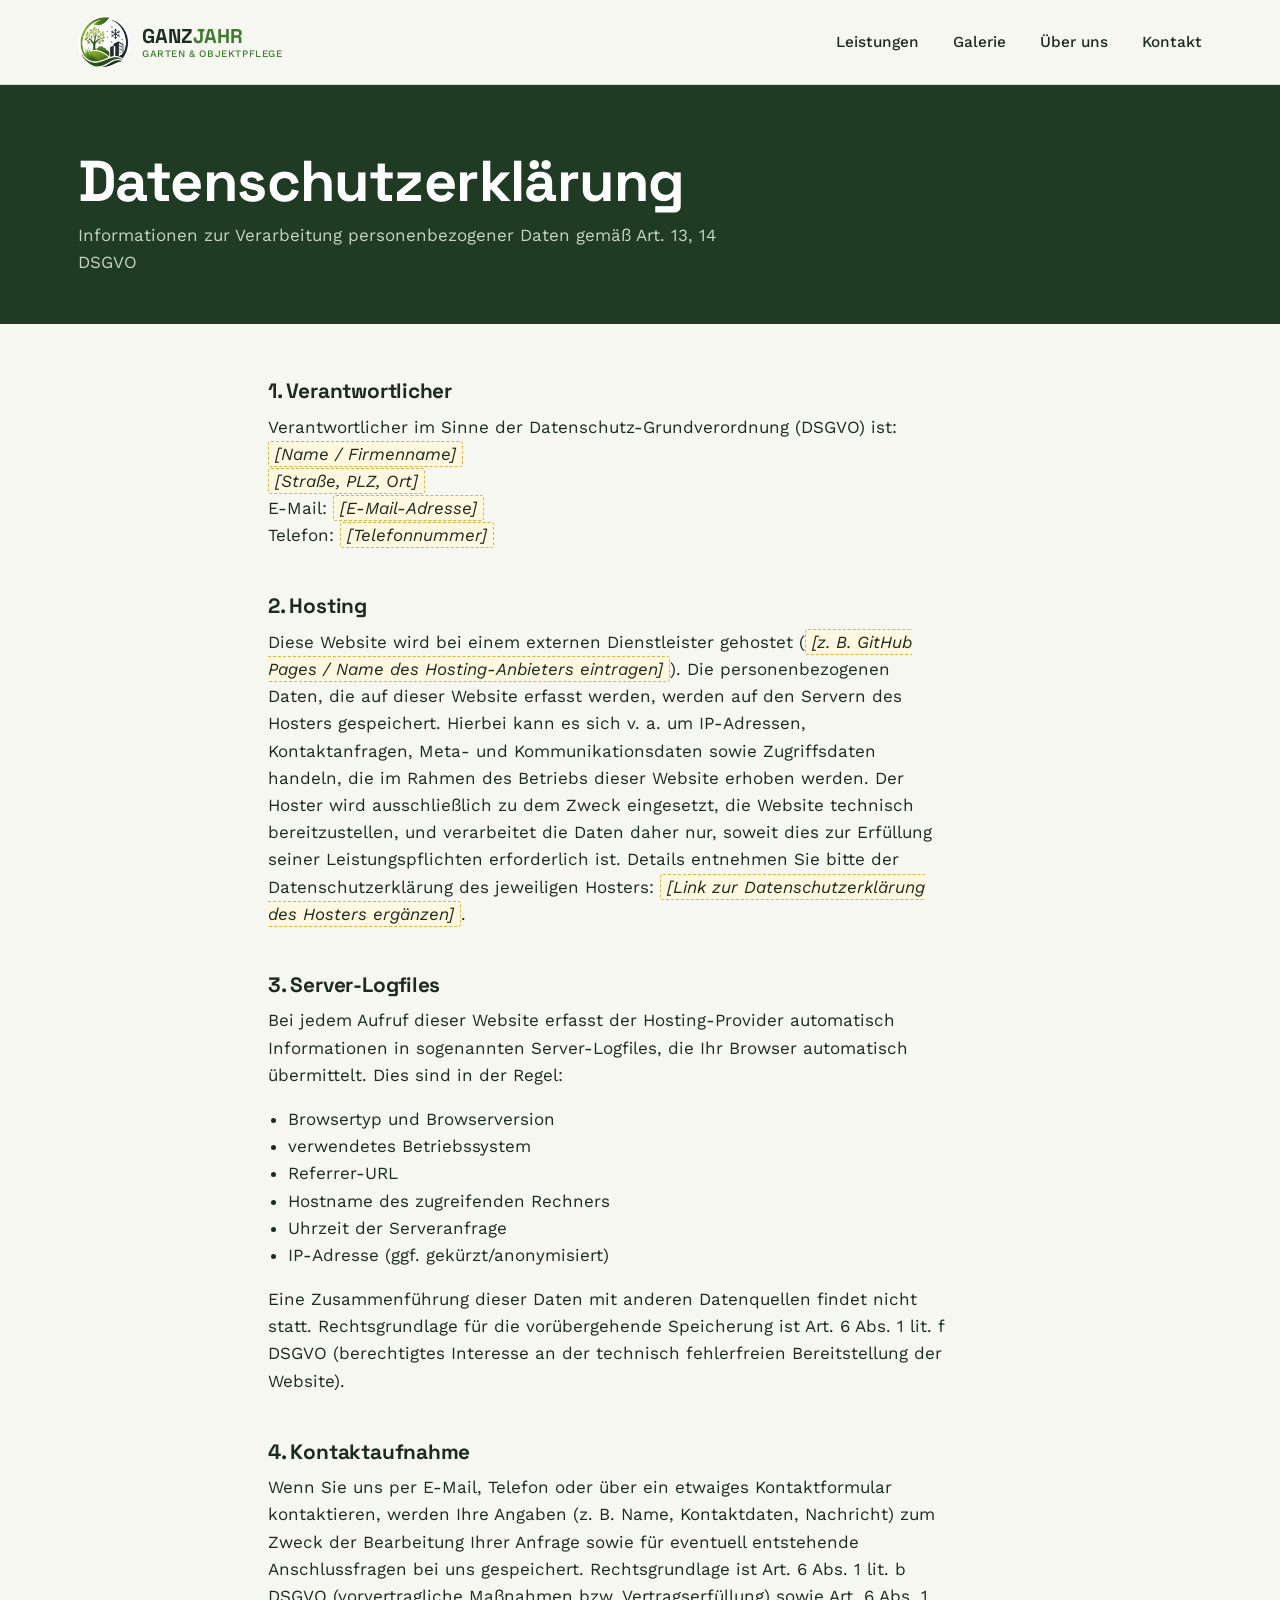
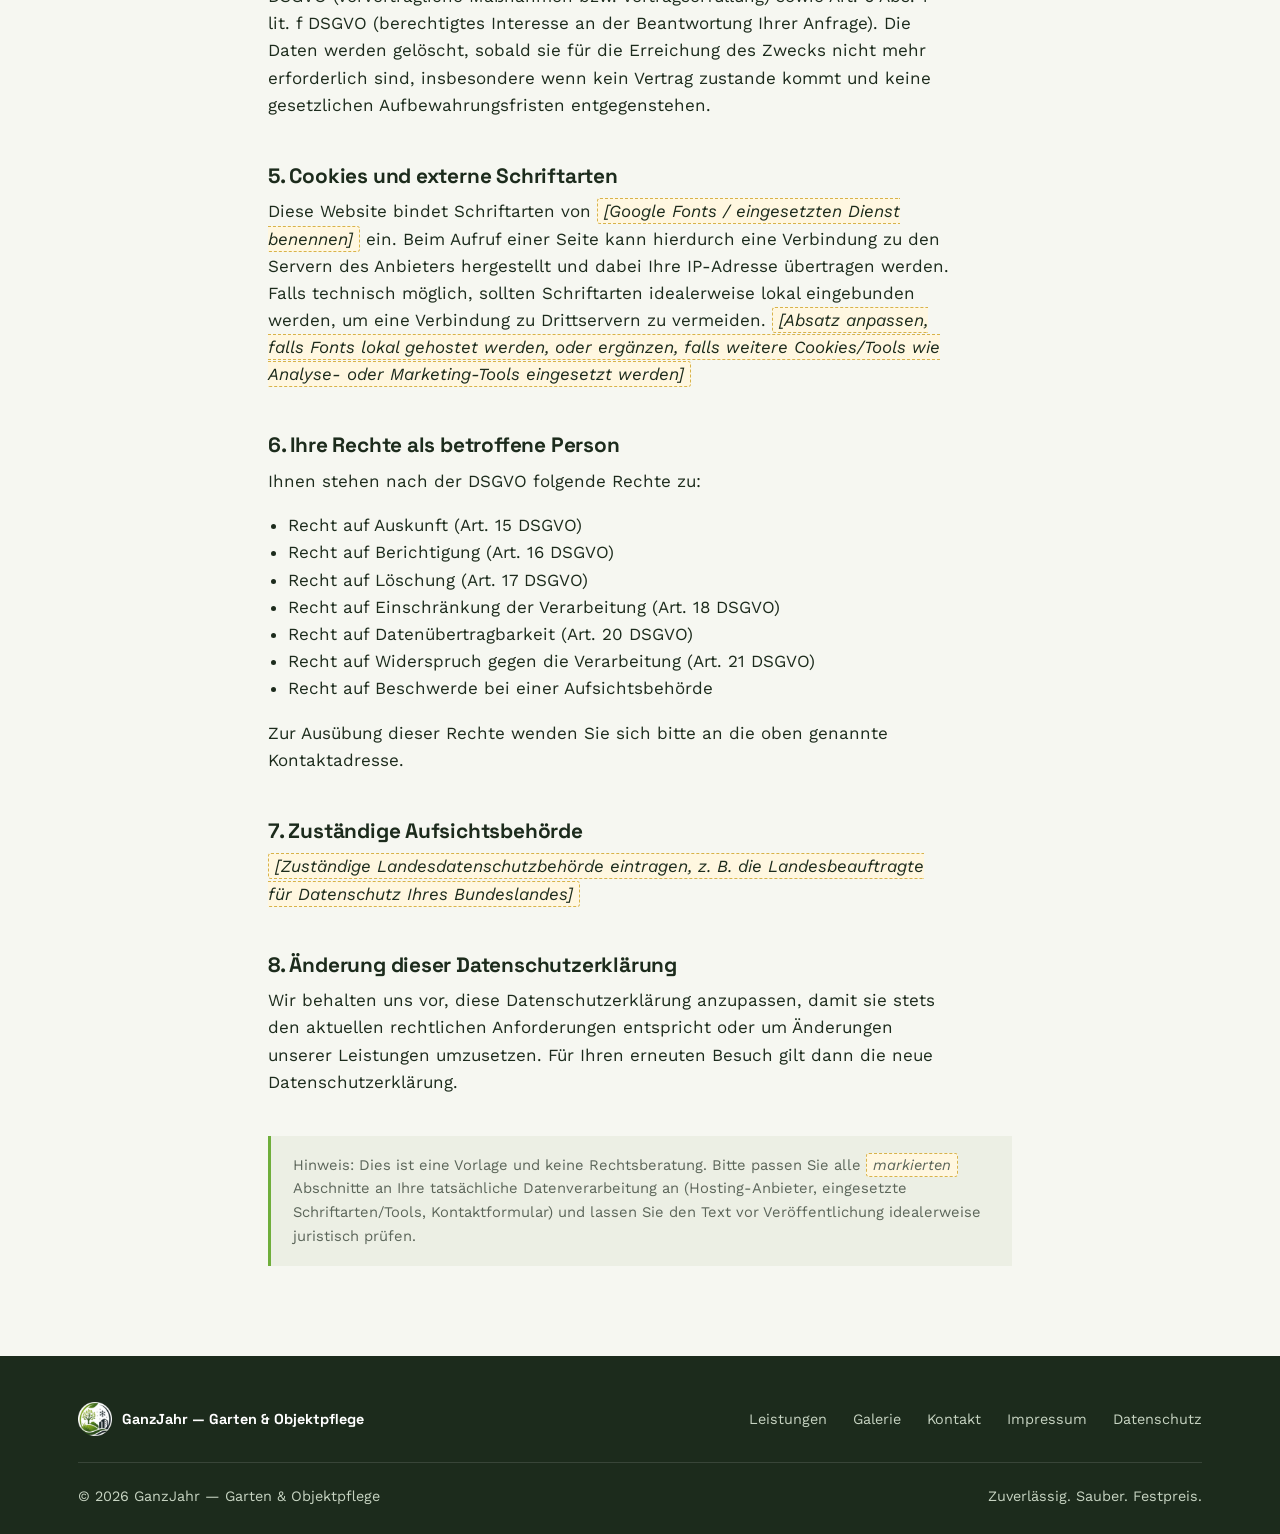
==== datenschutz.html @ 226527ea "first komment" ====
<!DOCTYPE html>
<html lang="de">
<head>
<meta charset="UTF-8">
<meta name="viewport" content="width=device-width, initial-scale=1.0">
<title>Datenschutz | GanzJahr — Garten &amp; Objektpflege</title>
<link rel="icon" type="image/png" href="img/logo-icon.png">
<link rel="preconnect" href="https://fonts.googleapis.com">
<link href="https://fonts.googleapis.com/css2?family=Space+Grotesk:wght@500;600;700&family=Work+Sans:wght@400;500;600&display=swap" rel="stylesheet">
<link rel="stylesheet" href="css/style.css">
</head>
<body>

<header class="site-header is-scrolled">
  <div class="container">
    <a href="index.html" class="brand">
      <img src="img/logo-icon.png" alt="GanzJahr Logo">
      <span class="brand-text">GANZ<span>JAHR</span>
        <span class="brand-sub">GARTEN &amp; OBJEKTPFLEGE</span>
      </span>
    </a>
    <nav class="main-nav" id="mainNav">
      <a href="index.html#leistungen">Leistungen</a>
      <a href="index.html#galerie">Galerie</a>
      <a href="index.html#ueber-uns">Über uns</a>
      <a href="index.html#kontakt">Kontakt</a>
    </nav>
    <button class="nav-toggle" id="navToggle" aria-label="Menü öffnen" aria-expanded="false">
      <span></span><span></span><span></span>
    </button>
  </div>
</header>

<section class="legal-hero">
  <div class="container">
    <h1>Datenschutzerklärung</h1>
    <p>Informationen zur Verarbeitung personenbezogener Daten gemäß Art. 13, 14 DSGVO</p>
  </div>
</section>

<section class="legal-body">
  <div class="container">

    <h2>1. Verantwortlicher</h2>
    <p>
      Verantwortlicher im Sinne der Datenschutz-Grundverordnung (DSGVO) ist:<br>
      <span class="placeholder">[Name / Firmenname]</span><br>
      <span class="placeholder">[Straße, PLZ, Ort]</span><br>
      E-Mail: <span class="placeholder">[E-Mail-Adresse]</span><br>
      Telefon: <span class="placeholder">[Telefonnummer]</span>
    </p>

    <h2>2. Hosting</h2>
    <p>
      Diese Website wird bei einem externen Dienstleister gehostet
      (<span class="placeholder">[z. B. GitHub Pages / Name des Hosting-Anbieters eintragen]</span>).
      Die personenbezogenen Daten, die auf dieser Website erfasst werden, werden auf den Servern
      des Hosters gespeichert. Hierbei kann es sich v. a. um IP-Adressen, Kontaktanfragen,
      Meta- und Kommunikationsdaten sowie Zugriffsdaten handeln, die im Rahmen des Betriebs dieser
      Website erhoben werden. Der Hoster wird ausschließlich zu dem Zweck eingesetzt, die Website
      technisch bereitzustellen, und verarbeitet die Daten daher nur, soweit dies zur Erfüllung
      seiner Leistungspflichten erforderlich ist. Details entnehmen Sie bitte der Datenschutzerklärung
      des jeweiligen Hosters: <span class="placeholder">[Link zur Datenschutzerklärung des Hosters ergänzen]</span>.
    </p>

    <h2>3. Server-Logfiles</h2>
    <p>
      Bei jedem Aufruf dieser Website erfasst der Hosting-Provider automatisch Informationen in
      sogenannten Server-Logfiles, die Ihr Browser automatisch übermittelt. Dies sind in der Regel:
    </p>
    <ul>
      <li>Browsertyp und Browserversion</li>
      <li>verwendetes Betriebssystem</li>
      <li>Referrer-URL</li>
      <li>Hostname des zugreifenden Rechners</li>
      <li>Uhrzeit der Serveranfrage</li>
      <li>IP-Adresse (ggf. gekürzt/anonymisiert)</li>
    </ul>
    <p>
      Eine Zusammenführung dieser Daten mit anderen Datenquellen findet nicht statt. Rechtsgrundlage
      für die vorübergehende Speicherung ist Art. 6 Abs. 1 lit. f DSGVO (berechtigtes Interesse an der
      technisch fehlerfreien Bereitstellung der Website).
    </p>

    <h2>4. Kontaktaufnahme</h2>
    <p>
      Wenn Sie uns per E-Mail, Telefon oder über ein etwaiges Kontaktformular kontaktieren, werden
      Ihre Angaben (z. B. Name, Kontaktdaten, Nachricht) zum Zweck der Bearbeitung Ihrer Anfrage sowie
      für eventuell entstehende Anschlussfragen bei uns gespeichert. Rechtsgrundlage ist Art. 6 Abs. 1
      lit. b DSGVO (vorvertragliche Maßnahmen bzw. Vertragserfüllung) sowie Art. 6 Abs. 1 lit. f DSGVO
      (berechtigtes Interesse an der Beantwortung Ihrer Anfrage). Die Daten werden gelöscht, sobald sie
      für die Erreichung des Zwecks nicht mehr erforderlich sind, insbesondere wenn kein Vertrag
      zustande kommt und keine gesetzlichen Aufbewahrungsfristen entgegenstehen.
    </p>

    <h2>5. Cookies und externe Schriftarten</h2>
    <p>
      Diese Website bindet Schriftarten von <span class="placeholder">[Google Fonts / eingesetzten Dienst benennen]</span>
      ein. Beim Aufruf einer Seite kann hierdurch eine Verbindung zu den Servern des Anbieters
      hergestellt und dabei Ihre IP-Adresse übertragen werden. Falls technisch möglich, sollten
      Schriftarten idealerweise lokal eingebunden werden, um eine Verbindung zu Drittservern zu
      vermeiden. <span class="placeholder">[Absatz anpassen, falls Fonts lokal gehostet werden, oder ergänzen, falls weitere Cookies/Tools wie Analyse- oder Marketing-Tools eingesetzt werden]</span>
    </p>

    <h2>6. Ihre Rechte als betroffene Person</h2>
    <p>Ihnen stehen nach der DSGVO folgende Rechte zu:</p>
    <ul>
      <li>Recht auf Auskunft (Art. 15 DSGVO)</li>
      <li>Recht auf Berichtigung (Art. 16 DSGVO)</li>
      <li>Recht auf Löschung (Art. 17 DSGVO)</li>
      <li>Recht auf Einschränkung der Verarbeitung (Art. 18 DSGVO)</li>
      <li>Recht auf Datenübertragbarkeit (Art. 20 DSGVO)</li>
      <li>Recht auf Widerspruch gegen die Verarbeitung (Art. 21 DSGVO)</li>
      <li>Recht auf Beschwerde bei einer Aufsichtsbehörde</li>
    </ul>
    <p>
      Zur Ausübung dieser Rechte wenden Sie sich bitte an die oben genannte Kontaktadresse.
    </p>

    <h2>7. Zuständige Aufsichtsbehörde</h2>
    <p>
      <span class="placeholder">[Zuständige Landesdatenschutzbehörde eintragen, z. B. die Landesbeauftragte für Datenschutz Ihres Bundeslandes]</span>
    </p>

    <h2>8. Änderung dieser Datenschutzerklärung</h2>
    <p>
      Wir behalten uns vor, diese Datenschutzerklärung anzupassen, damit sie stets den aktuellen
      rechtlichen Anforderungen entspricht oder um Änderungen unserer Leistungen umzusetzen.
      Für Ihren erneuten Besuch gilt dann die neue Datenschutzerklärung.
    </p>

    <div class="legal-note">
      Hinweis: Dies ist eine Vorlage und keine Rechtsberatung. Bitte passen Sie alle
      <span class="placeholder">markierten</span> Abschnitte an Ihre tatsächliche Datenverarbeitung an
      (Hosting-Anbieter, eingesetzte Schriftarten/Tools, Kontaktformular) und lassen Sie den Text vor
      Veröffentlichung idealerweise juristisch prüfen.
    </div>

  </div>
</section>

<footer class="site-footer">
  <div class="container">
    <div class="footer-top">
      <div class="footer-brand">
        <img src="img/logo-icon.png" alt="GanzJahr">
        GanzJahr — Garten &amp; Objektpflege
      </div>
      <div class="footer-links">
        <a href="index.html#leistungen">Leistungen</a>
        <a href="index.html#galerie">Galerie</a>
        <a href="index.html#kontakt">Kontakt</a>
        <a href="impressum.html">Impressum</a>
        <a href="datenschutz.html">Datenschutz</a>
      </div>
    </div>
    <div class="footer-bottom">
      <span>© <span id="year"></span> GanzJahr — Garten &amp; Objektpflege</span>
      <span>Zuverlässig. Sauber. Festpreis.</span>
    </div>
  </div>
</footer>

<script src="js/main.js"></script>
</body>
</html>
---- css/style.css ----
/* ===========================================================
   GanzJahr — Garten & Objektpflege
   Design tokens derived from the brand mark:
   dark canopy green, bright leaf green, near-black ink, warm paper.
   =========================================================== */

:root {
  --ink:        #1C2B1C;   /* near-black, tinted green — headings, structure */
  --forest:     #1F3B24;   /* deep forest green — hero / footer grounds     */
  --forest-2:   #26471F;   /* secondary deep green for gradients/stripes    */
  --green:      #3E7A2F;   /* mid brand green                               */
  --leaf:       #6FAE3B;   /* bright leaf accent — CTAs, highlights          */
  --leaf-light: #9DCB6B;   /* lighter leaf, hovers                          */
  --ice:        #CFE3E8;   /* pale ice-blue — Winterdienst accent only      */
  --ice-deep:   #4E7A85;   /* deeper ice for icon strokes on light bg       */
  --paper:      #F6F7F1;   /* warm off-white background                     */
  --paper-dim:  #ECEFE4;   /* alternate section background                  */
  --line:       #D9DCCC;   /* hairline borders                              */
  --muted:      #5B6559;   /* secondary text on paper                       */
  --muted-on-dark: #C7D4C2;

  --font-display: 'Space Grotesk', 'Arial Narrow', sans-serif;
  --font-body: 'Work Sans', -apple-system, 'Segoe UI', sans-serif;

  --max-w: 1180px;
  --radius: 3px;
}

* { box-sizing: border-box; }
html { scroll-behavior: smooth; }

html, body {
  margin: 0;
  padding: 0;
}

body {
  font-family: var(--font-body);
  color: var(--ink);
  background: var(--paper);
  line-height: 1.6;
  font-size: 17px;
  -webkit-font-smoothing: antialiased;
}

img { max-width: 100%; display: block; }

a { color: inherit; text-decoration: none; }

.container {
  max-width: var(--max-w);
  margin: 0 auto;
  padding: 0 28px;
}

h1, h2, h3, h4 {
  font-family: var(--font-display);
  font-weight: 700;
  line-height: 1.12;
  margin: 0 0 0.5em;
  letter-spacing: -0.01em;
}

h1 { font-size: clamp(2.4rem, 5vw, 3.6rem); }
h2 { font-size: clamp(1.7rem, 3vw, 2.35rem); }
h3 { font-size: 1.25rem; }

p { margin: 0 0 1em; max-width: 62ch; }

.lede {
  font-size: 1.15rem;
  color: var(--muted);
  max-width: 46ch;
}

section { padding: 88px 0; }

.section-tag {
  font-family: var(--font-display);
  font-weight: 600;
  font-size: 0.95rem;
  color: var(--green);
  margin: 0 0 10px;
}

.section-head {
  max-width: 620px;
  margin-bottom: 48px;
}

.section-head.center {
  margin-left: auto;
  margin-right: auto;
  text-align: center;
}

/* -------------------- Buttons -------------------- */

.btn {
  display: inline-flex;
  align-items: center;
  gap: 8px;
  padding: 14px 26px;
  font-family: var(--font-display);
  font-weight: 600;
  font-size: 0.98rem;
  border-radius: var(--radius);
  border: 1.5px solid transparent;
  cursor: pointer;
  transition: transform 0.15s ease, background 0.15s ease, border-color 0.15s ease;
}

.btn:hover { transform: translateY(-1px); }

.btn-primary {
  background: var(--leaf);
  color: var(--ink);
}
.btn-primary:hover { background: var(--leaf-light); }

.btn-ghost {
  border-color: rgba(255,255,255,0.55);
  color: #fff;
}
.btn-ghost:hover { border-color: #fff; background: rgba(255,255,255,0.08); }

.btn-outline {
  border-color: var(--ink);
  color: var(--ink);
}
.btn-outline:hover { background: var(--ink); color: #fff; }

/* -------------------- Header -------------------- */

.site-header {
  position: sticky;
  top: 0;
  z-index: 40;
  background: rgba(246,247,241,0.9);
  backdrop-filter: blur(8px);
  border-bottom: 1px solid transparent;
  transition: border-color 0.2s ease, background 0.2s ease;
}

.site-header.is-scrolled {
  border-color: var(--line);
  background: rgba(246,247,241,0.97);
}

.site-header .container {
  display: flex;
  align-items: center;
  justify-content: space-between;
  height: 84px;
}

.brand {
  display: flex;
  align-items: center;
  gap: 12px;
}

.brand img { height: 52px; width: auto; }

.brand-text {
  font-family: var(--font-display);
  font-weight: 700;
  font-size: 1.25rem;
  color: var(--ink);
  line-height: 1.1;
}
.brand-text span { color: var(--green); }
.brand-sub {
  display: block;
  font-family: var(--font-body);
  font-weight: 500;
  font-size: 0.62rem;
  letter-spacing: 0.06em;
  color: var(--muted);
  margin-top: 2px;
}

.main-nav {
  display: flex;
  align-items: center;
  gap: 34px;
}

.main-nav a {
  font-size: 0.96rem;
  font-weight: 500;
  color: var(--ink);
  position: relative;
  padding: 4px 0;
}
.main-nav a::after {
  content: "";
  position: absolute;
  left: 0; right: 0; bottom: -2px;
  height: 2px;
  background: var(--leaf);
  transform: scaleX(0);
  transform-origin: left;
  transition: transform 0.18s ease;
}
.main-nav a:hover::after { transform: scaleX(1); }

.nav-cta {
  margin-left: 8px;
  padding: 10px 20px;
}

.nav-toggle {
  display: none;
  flex-direction: column;
  gap: 5px;
  background: none;
  border: none;
  cursor: pointer;
  padding: 8px;
}
.nav-toggle span {
  width: 24px; height: 2px; background: var(--ink);
}

/* -------------------- Hero -------------------- */

.hero {
  position: relative;
  background: var(--forest);
  color: #fff;
  overflow: hidden;
  padding: 96px 0 0;
}

.hero-stripes {
  position: absolute;
  inset: 0;
  background:
    repeating-linear-gradient(
      115deg,
      rgba(255,255,255,0.035) 0px,
      rgba(255,255,255,0.035) 46px,
      transparent 46px,
      transparent 92px
    );
  pointer-events: none;
}

.hero .container {
  position: relative;
  display: grid;
  grid-template-columns: 1.15fr 0.85fr;
  gap: 40px;
  align-items: center;
  padding-bottom: 70px;
}

.hero-eyebrow {
  font-family: var(--font-display);
  font-weight: 600;
  color: var(--leaf-light);
  font-size: 1rem;
  margin-bottom: 14px;
}

.hero h1 { color: #fff; }
.hero h1 em {
  font-style: normal;
  color: var(--leaf-light);
}

.hero .lede { color: var(--muted-on-dark); font-size: 1.18rem; }

.hero-actions {
  display: flex;
  gap: 16px;
  margin-top: 32px;
  flex-wrap: wrap;
}

.hero-badges {
  display: flex;
  gap: 26px;
  margin-top: 48px;
  flex-wrap: wrap;
}
.hero-badges div {
  font-family: var(--font-display);
  font-weight: 700;
  font-size: 0.98rem;
  color: #fff;
  display: flex;
  align-items: center;
  gap: 8px;
}
.hero-badges svg { flex-shrink: 0; }

.hero-graphic {
  position: relative;
  display: flex;
  justify-content: center;
}
.hero-graphic .ring {
  width: 100%;
  max-width: 360px;
  aspect-ratio: 1;
  border-radius: 50%;
  border: 1.5px solid rgba(255,255,255,0.18);
  display: flex;
  align-items: center;
  justify-content: center;
  padding: 28px;
}
.hero-graphic img {
  width: 100%;
  filter: drop-shadow(0 18px 30px rgba(0,0,0,0.35));
}

/* Hedge / zigzag divider — recurring signature motif */
.hedge-divider {
  display: block;
  width: 100%;
  height: 34px;
}

/* -------------------- Pillars (3 services) -------------------- */

.pillars {
  display: grid;
  grid-template-columns: repeat(3, 1fr);
  gap: 0;
  border: 1px solid var(--line);
  border-radius: var(--radius);
  overflow: hidden;
  background: #fff;
}

.pillar {
  padding: 40px 34px;
  border-left: 1px solid var(--line);
  position: relative;
}
.pillar:first-child { border-left: none; }

.pillar-bar {
  height: 4px;
  width: 44px;
  margin-bottom: 22px;
  border-radius: 2px;
}
.pillar:nth-child(1) .pillar-bar { background: var(--forest); }
.pillar:nth-child(2) .pillar-bar { background: var(--leaf); }
.pillar:nth-child(3) .pillar-bar { background: var(--ice-deep); }

.pillar .icon-wrap { margin-bottom: 18px; }

.pillar h3 { margin-bottom: 10px; }
.pillar p { color: var(--muted); font-size: 0.98rem; margin-bottom: 0; }

/* -------------------- Detailed services list -------------------- */

.services-alt { background: var(--paper-dim); }

.service-grid {
  display: grid;
  grid-template-columns: repeat(2, 1fr);
  gap: 1px;
  background: var(--line);
  border: 1px solid var(--line);
}

.service-row {
  background: var(--paper-dim);
  padding: 30px 32px;
  display: flex;
  gap: 20px;
}

.service-row .icon-wrap {
  flex-shrink: 0;
  width: 46px; height: 46px;
  border-radius: 50%;
  background: #fff;
  border: 1px solid var(--line);
  display: flex; align-items: center; justify-content: center;
}

.service-row h3 { margin-bottom: 6px; font-size: 1.12rem; }
.service-row p { margin: 0; color: var(--muted); font-size: 0.95rem; }

/* -------------------- Trust / tagline band -------------------- */

.trust-band {
  padding: 54px 0;
  border-top: 1px solid var(--line);
  border-bottom: 1px solid var(--line);
}
.trust-band .container {
  display: flex;
  justify-content: space-between;
  flex-wrap: wrap;
  gap: 28px;
}
.trust-item {
  display: flex;
  align-items: center;
  gap: 14px;
  flex: 1 1 220px;
}
.trust-item h4 {
  font-family: var(--font-display);
  font-size: 1.05rem;
  margin: 0 0 3px;
}
.trust-item p { margin: 0; font-size: 0.9rem; color: var(--muted); }

/* -------------------- Gallery -------------------- */

.gallery-grid {
  display: grid;
  grid-template-columns: repeat(3, 1fr);
  gap: 18px;
}
.gallery-item {
  overflow: hidden;
  border-radius: var(--radius);
  border: 1px solid var(--line);
  cursor: pointer;
  background: #fff;
  position: relative;
}
.gallery-item img {
  width: 100%;
  height: 100%;
  aspect-ratio: 4/3;
  object-fit: cover;
  transition: transform 0.35s ease;
}
.gallery-item:hover img { transform: scale(1.04); }

.gallery-note {
  margin-top: 22px;
  font-size: 0.88rem;
  color: var(--muted);
}
.gallery-note code {
  background: var(--paper-dim);
  padding: 2px 6px;
  border-radius: 3px;
  font-size: 0.85em;
}

/* Lightbox */
.lightbox {
  position: fixed; inset: 0;
  background: rgba(20,26,18,0.92);
  display: none;
  align-items: center;
  justify-content: center;
  z-index: 100;
  padding: 40px;
}
.lightbox.is-open { display: flex; }
.lightbox img {
  max-width: min(900px, 90vw);
  max-height: 82vh;
  border-radius: 4px;
}
.lightbox-close {
  position: absolute;
  top: 26px; right: 30px;
  background: none;
  border: none;
  color: #fff;
  font-size: 2rem;
  line-height: 1;
  cursor: pointer;
}

/* -------------------- Contact -------------------- */

.contact {
  background: var(--forest);
  color: #fff;
}
.contact .section-tag { color: var(--leaf-light); }
.contact h2 { color: #fff; }
.contact .lede { color: var(--muted-on-dark); }

.contact-grid {
  display: grid;
  grid-template-columns: 1fr 1fr;
  gap: 56px;
  align-items: start;
}

.contact-list {
  list-style: none;
  margin: 28px 0 0;
  padding: 0;
  display: flex;
  flex-direction: column;
  gap: 18px;
}
.contact-list li {
  display: flex;
  gap: 14px;
  align-items: flex-start;
  font-size: 1.02rem;
}
.contact-list strong { display: block; font-family: var(--font-display); font-size: 0.85rem; color: var(--leaf-light); font-weight: 600; margin-bottom: 2px; }
.placeholder-text { color: var(--muted-on-dark); font-style: italic; opacity: 0.8; }

.contact-card {
  background: rgba(255,255,255,0.05);
  border: 1px solid rgba(255,255,255,0.14);
  border-radius: var(--radius);
  padding: 34px;
}
.contact-card h3 { color: #fff; margin-bottom: 8px; }
.contact-card p { color: var(--muted-on-dark); font-size: 0.95rem; }

/* -------------------- Booking form -------------------- */

.booking-form { margin-top: 22px; }

.form-row {
  display: grid;
  grid-template-columns: 1fr 1fr;
  gap: 14px;
}

.form-group { margin-bottom: 14px; }

.form-group label {
  display: block;
  font-size: 0.82rem;
  font-weight: 500;
  color: var(--muted-on-dark);
  margin-bottom: 6px;
}

.form-group input,
.form-group select,
.form-group textarea {
  width: 100%;
  background: rgba(255,255,255,0.07);
  border: 1px solid rgba(255,255,255,0.22);
  color: #fff;
  padding: 12px 14px;
  border-radius: var(--radius);
  font-family: var(--font-body);
  font-size: 0.95rem;
  transition: border-color 0.15s ease, background 0.15s ease;
}

.form-group select option { color: var(--ink); }

.form-group input::placeholder,
.form-group textarea::placeholder { color: rgba(255,255,255,0.4); }

.form-group input:focus,
.form-group select:focus,
.form-group textarea:focus {
  outline: none;
  border-color: var(--leaf);
  background: rgba(255,255,255,0.1);
}

.form-group textarea {
  min-height: 90px;
  resize: vertical;
  font-family: var(--font-body);
}

.form-status {
  display: none;
  padding: 12px 14px;
  border-radius: var(--radius);
  margin-bottom: 14px;
  font-size: 0.9rem;
}
.form-status.is-visible { display: block; }
.form-status.is-error {
  background: rgba(193,68,59,0.16);
  border: 1px solid rgba(193,68,59,0.4);
  color: #F3B9B4;
}
.form-status.is-success {
  background: rgba(111,174,59,0.16);
  border: 1px solid rgba(111,174,59,0.4);
  color: var(--leaf-light);
}

.form-actions {
  display: flex;
  gap: 12px;
  flex-wrap: wrap;
  margin-top: 4px;
}
.form-actions .btn { flex: 1 1 200px; justify-content: center; }

.btn-whatsapp {
  background: #25D366;
  color: #0B3D22;
  border-color: transparent;
}
.btn-whatsapp:hover { background: #2EE679; }

.form-hint {
  margin: 12px 0 0;
  font-size: 0.82rem;
  color: var(--muted-on-dark);
  opacity: 0.8;
}

.area-list {
  margin-top: 18px;
  display: flex;
  flex-wrap: wrap;
  gap: 8px;
}
.area-list span {
  border: 1px solid rgba(255,255,255,0.2);
  border-radius: 20px;
  padding: 6px 14px;
  font-size: 0.85rem;
}

/* -------------------- Footer -------------------- */

.site-footer {
  background: var(--ink);
  color: var(--muted-on-dark);
  padding: 46px 0 26px;
  font-size: 0.9rem;
}
.footer-top {
  display: flex;
  justify-content: space-between;
  align-items: center;
  flex-wrap: wrap;
  gap: 20px;
  padding-bottom: 26px;
  border-bottom: 1px solid rgba(255,255,255,0.12);
}
.footer-brand {
  display: flex;
  align-items: center;
  gap: 10px;
  font-family: var(--font-display);
  font-weight: 700;
  color: #fff;
}
.footer-brand img { height: 34px; }

.footer-links { display: flex; gap: 26px; flex-wrap: wrap; }
.footer-links a:hover { color: #fff; }

.footer-bottom {
  padding-top: 22px;
  display: flex;
  justify-content: space-between;
  flex-wrap: wrap;
  gap: 10px;
}

/* -------------------- Legal pages -------------------- */

.legal-hero {
  background: var(--forest);
  color: #fff;
  padding: 64px 0 48px;
}
.legal-hero h1 { color: #fff; margin-bottom: 8px; }
.legal-hero p { color: var(--muted-on-dark); margin: 0; }

.legal-body {
  padding: 56px 0 90px;
}
.legal-body .container { max-width: 800px; }
.legal-body h2 {
  font-size: 1.3rem;
  margin-top: 2.2em;
}
.legal-body h2:first-child { margin-top: 0; }
.legal-body p, .legal-body li { color: var(--ink); }
.legal-body ul { padding-left: 1.2em; }
.legal-body .placeholder {
  background: #FFF7E0;
  border: 1px dashed #D8B34A;
  padding: 2px 6px;
  border-radius: 3px;
  font-style: italic;
}
.legal-note {
  margin-top: 40px;
  padding: 18px 22px;
  background: var(--paper-dim);
  border-left: 3px solid var(--leaf);
  font-size: 0.92rem;
  color: var(--muted);
}

/* -------------------- Responsive -------------------- */

@media (max-width: 900px) {
  .hero .container { grid-template-columns: 1fr; }
  .hero-graphic { order: -1; }
  .hero-graphic .ring { max-width: 220px; }
  .pillars { grid-template-columns: 1fr; }
  .pillar { border-left: none; border-top: 1px solid var(--line); }
  .pillar:first-child { border-top: none; }
  .service-grid { grid-template-columns: 1fr; }
  .gallery-grid { grid-template-columns: repeat(2, 1fr); }
  .contact-grid { grid-template-columns: 1fr; gap: 36px; }
}

@media (max-width: 520px) {
  .form-row { grid-template-columns: 1fr; }
  .form-actions .btn { flex: 1 1 100%; }
}

@media (max-width: 720px) {
  section { padding: 62px 0; }
  .main-nav { position: fixed; top: 84px; left: 0; right: 0; background: var(--paper); flex-direction: column; align-items: flex-start; padding: 24px 28px 30px; border-bottom: 1px solid var(--line); gap: 18px; transform: translateY(-8px); opacity: 0; pointer-events: none; transition: 0.2s ease; }
  .main-nav.is-open { transform: translateY(0); opacity: 1; pointer-events: auto; }
  .nav-toggle { display: flex; }
  .nav-cta { margin-left: 0; }
  .gallery-grid { grid-template-columns: 1fr; }
  .footer-top, .footer-bottom { flex-direction: column; align-items: flex-start; }
}

@media (prefers-reduced-motion: reduce) {
  html { scroll-behavior: auto; }
  * { transition: none !important; }
}

:focus-visible {
  outline: 2px solid var(--leaf);
  outline-offset: 2px;
}
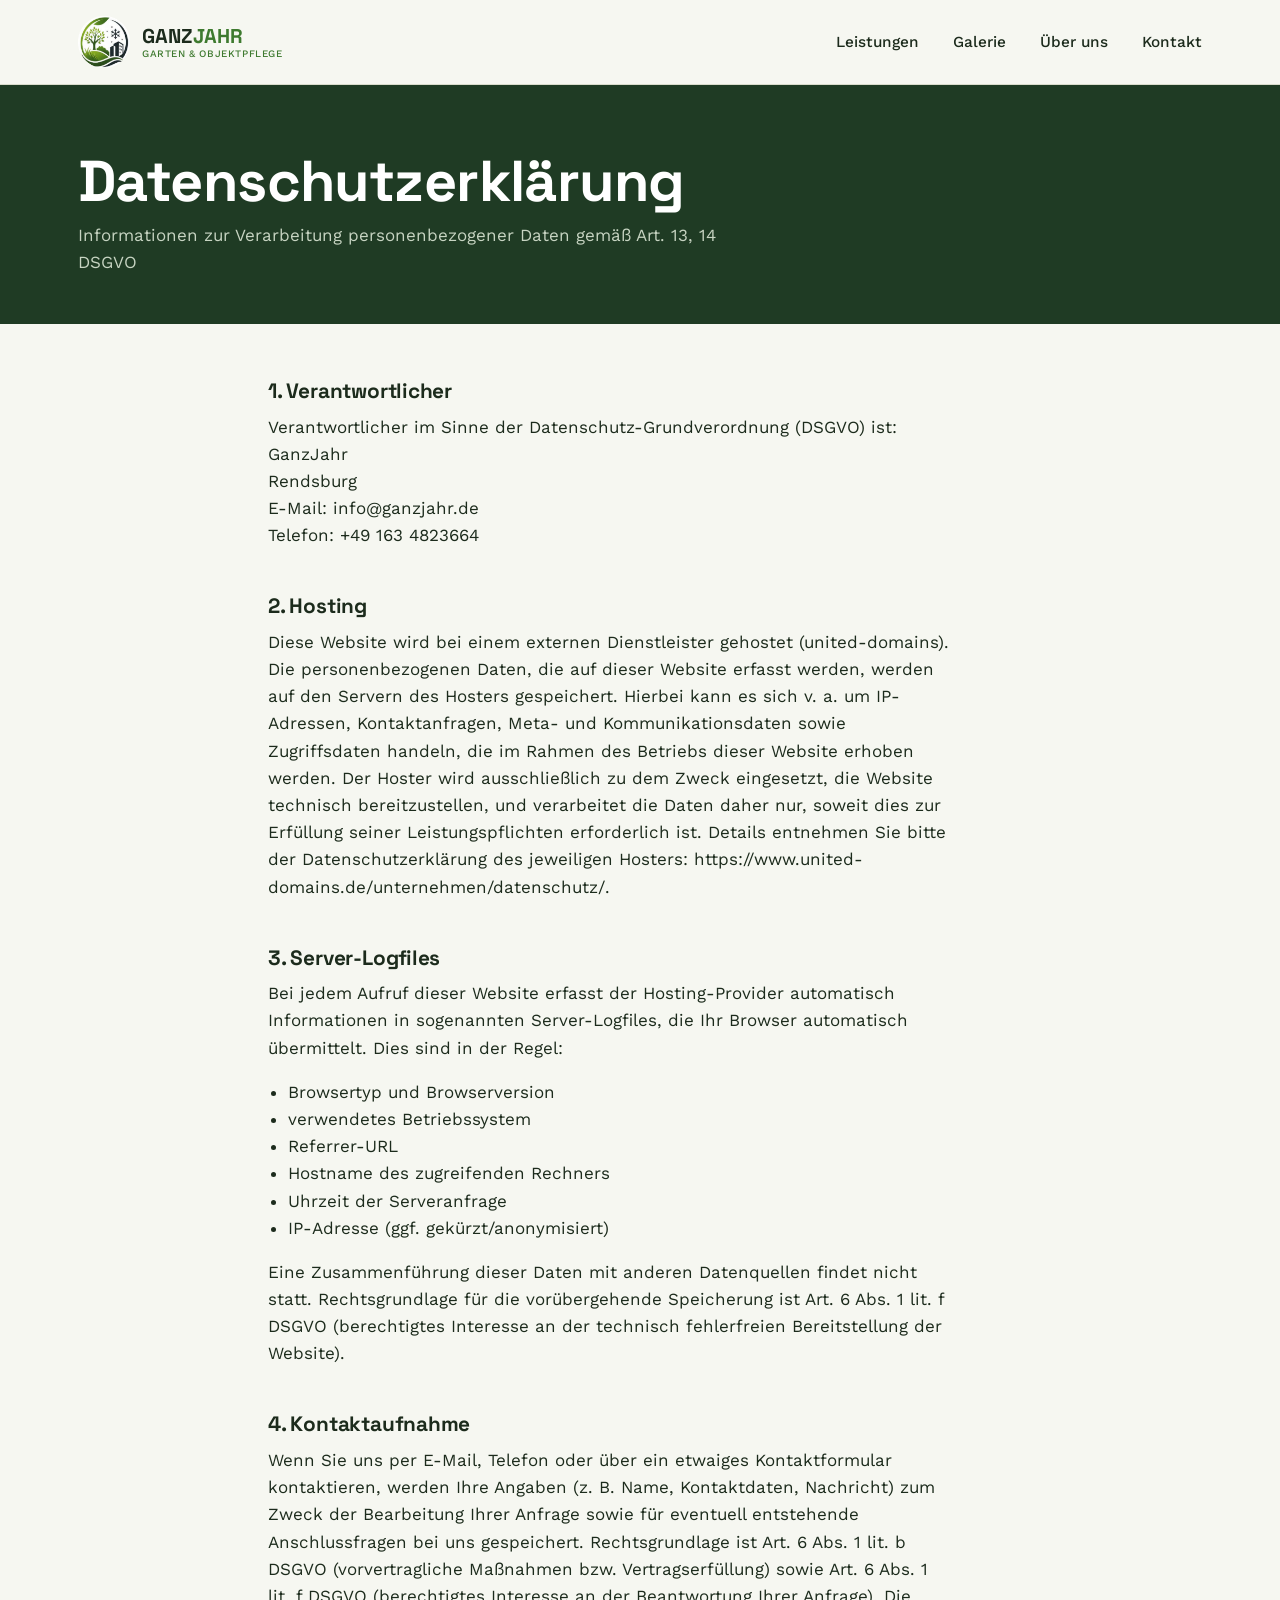
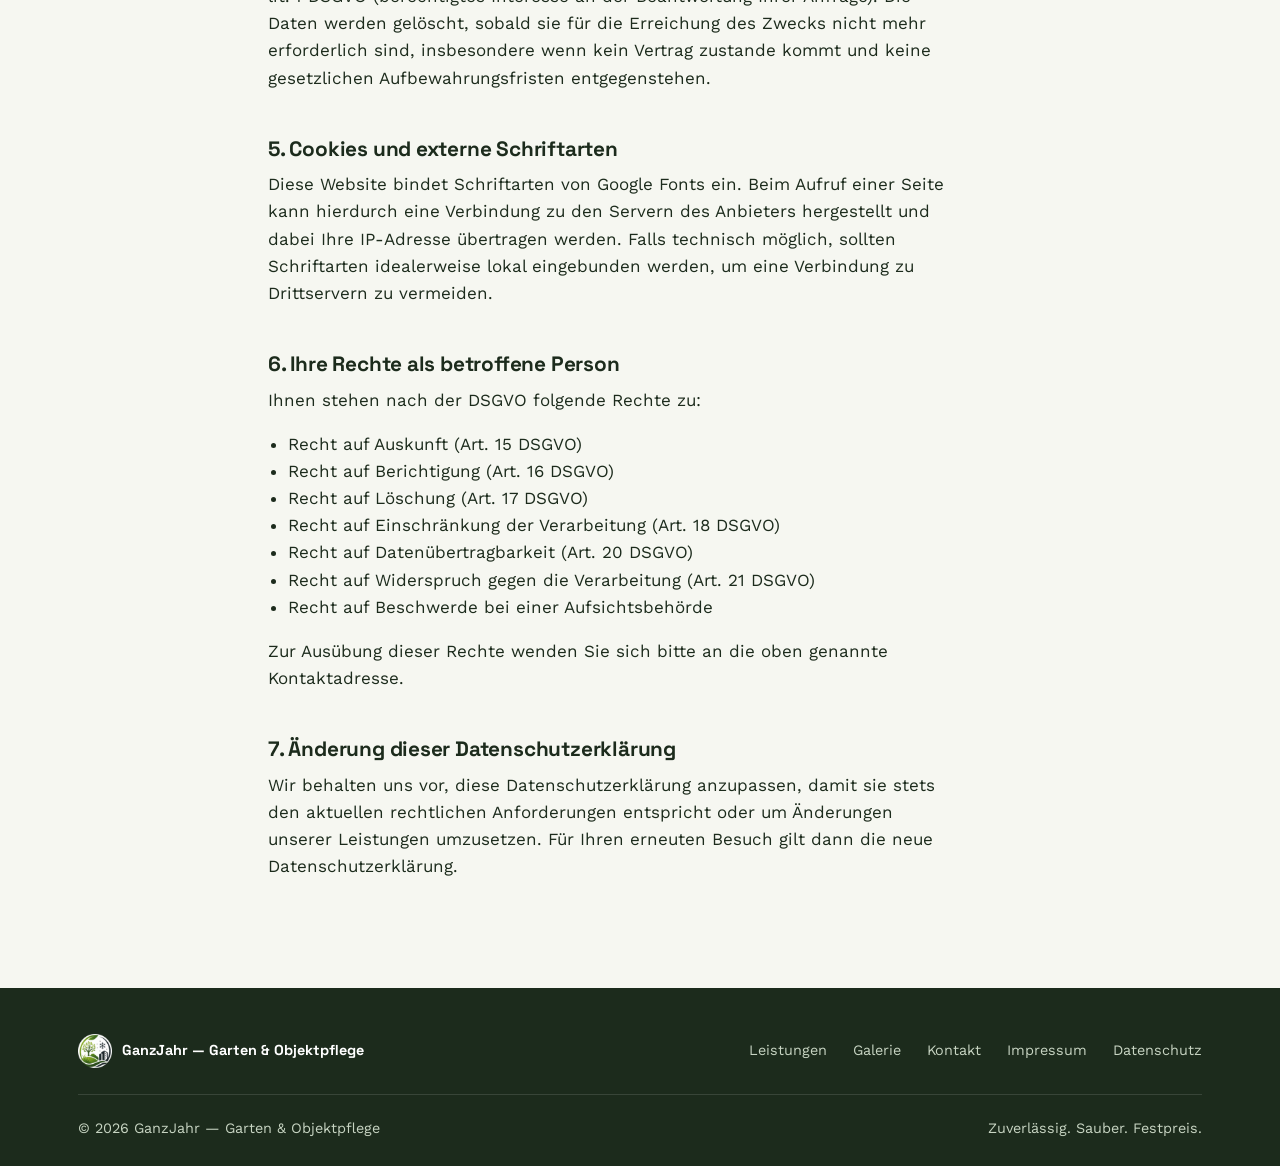
==== commit 1b17df71: "second comment" ====
--- a/datenschutz.html
+++ b/datenschutz.html
@@ -44,23 +44,23 @@
     <h2>1. Verantwortlicher</h2>
     <p>
       Verantwortlicher im Sinne der Datenschutz-Grundverordnung (DSGVO) ist:<br>
-      <span class="placeholder">[Name / Firmenname]</span><br>
-      <span class="placeholder">[Straße, PLZ, Ort]</span><br>
-      E-Mail: <span class="placeholder">[E-Mail-Adresse]</span><br>
-      Telefon: <span class="placeholder">[Telefonnummer]</span>
+      <span  >GanzJahr</span><br>
+      <span  >Rendsburg</span><br>
+      E-Mail: <span  >info@ganzjahr.de</span><br>
+      Telefon: <span  >+49 163 4823664</span>
     </p>
 
     <h2>2. Hosting</h2>
     <p>
       Diese Website wird bei einem externen Dienstleister gehostet
-      (<span class="placeholder">[z. B. GitHub Pages / Name des Hosting-Anbieters eintragen]</span>).
+      (<span  >united-domains</span>).
       Die personenbezogenen Daten, die auf dieser Website erfasst werden, werden auf den Servern
       des Hosters gespeichert. Hierbei kann es sich v. a. um IP-Adressen, Kontaktanfragen,
       Meta- und Kommunikationsdaten sowie Zugriffsdaten handeln, die im Rahmen des Betriebs dieser
       Website erhoben werden. Der Hoster wird ausschließlich zu dem Zweck eingesetzt, die Website
       technisch bereitzustellen, und verarbeitet die Daten daher nur, soweit dies zur Erfüllung
       seiner Leistungspflichten erforderlich ist. Details entnehmen Sie bitte der Datenschutzerklärung
-      des jeweiligen Hosters: <span class="placeholder">[Link zur Datenschutzerklärung des Hosters ergänzen]</span>.
+      des jeweiligen Hosters: <span  >https://www.united-domains.de/unternehmen/datenschutz/</span>.
     </p>
 
     <h2>3. Server-Logfiles</h2>
@@ -95,11 +95,11 @@
 
     <h2>5. Cookies und externe Schriftarten</h2>
     <p>
-      Diese Website bindet Schriftarten von <span class="placeholder">[Google Fonts / eingesetzten Dienst benennen]</span>
+      Diese Website bindet Schriftarten von <span  >Google Fonts</span>
       ein. Beim Aufruf einer Seite kann hierdurch eine Verbindung zu den Servern des Anbieters
       hergestellt und dabei Ihre IP-Adresse übertragen werden. Falls technisch möglich, sollten
       Schriftarten idealerweise lokal eingebunden werden, um eine Verbindung zu Drittservern zu
-      vermeiden. <span class="placeholder">[Absatz anpassen, falls Fonts lokal gehostet werden, oder ergänzen, falls weitere Cookies/Tools wie Analyse- oder Marketing-Tools eingesetzt werden]</span>
+      vermeiden.
     </p>
 
     <h2>6. Ihre Rechte als betroffene Person</h2>
@@ -117,24 +117,13 @@
       Zur Ausübung dieser Rechte wenden Sie sich bitte an die oben genannte Kontaktadresse.
     </p>
 
-    <h2>7. Zuständige Aufsichtsbehörde</h2>
-    <p>
-      <span class="placeholder">[Zuständige Landesdatenschutzbehörde eintragen, z. B. die Landesbeauftragte für Datenschutz Ihres Bundeslandes]</span>
-    </p>
-
-    <h2>8. Änderung dieser Datenschutzerklärung</h2>
+    <h2>7. Änderung dieser Datenschutzerklärung</h2>
     <p>
       Wir behalten uns vor, diese Datenschutzerklärung anzupassen, damit sie stets den aktuellen
       rechtlichen Anforderungen entspricht oder um Änderungen unserer Leistungen umzusetzen.
       Für Ihren erneuten Besuch gilt dann die neue Datenschutzerklärung.
     </p>
 
-    <div class="legal-note">
-      Hinweis: Dies ist eine Vorlage und keine Rechtsberatung. Bitte passen Sie alle
-      <span class="placeholder">markierten</span> Abschnitte an Ihre tatsächliche Datenverarbeitung an
-      (Hosting-Anbieter, eingesetzte Schriftarten/Tools, Kontaktformular) und lassen Sie den Text vor
-      Veröffentlichung idealerweise juristisch prüfen.
-    </div>
 
   </div>
 </section>
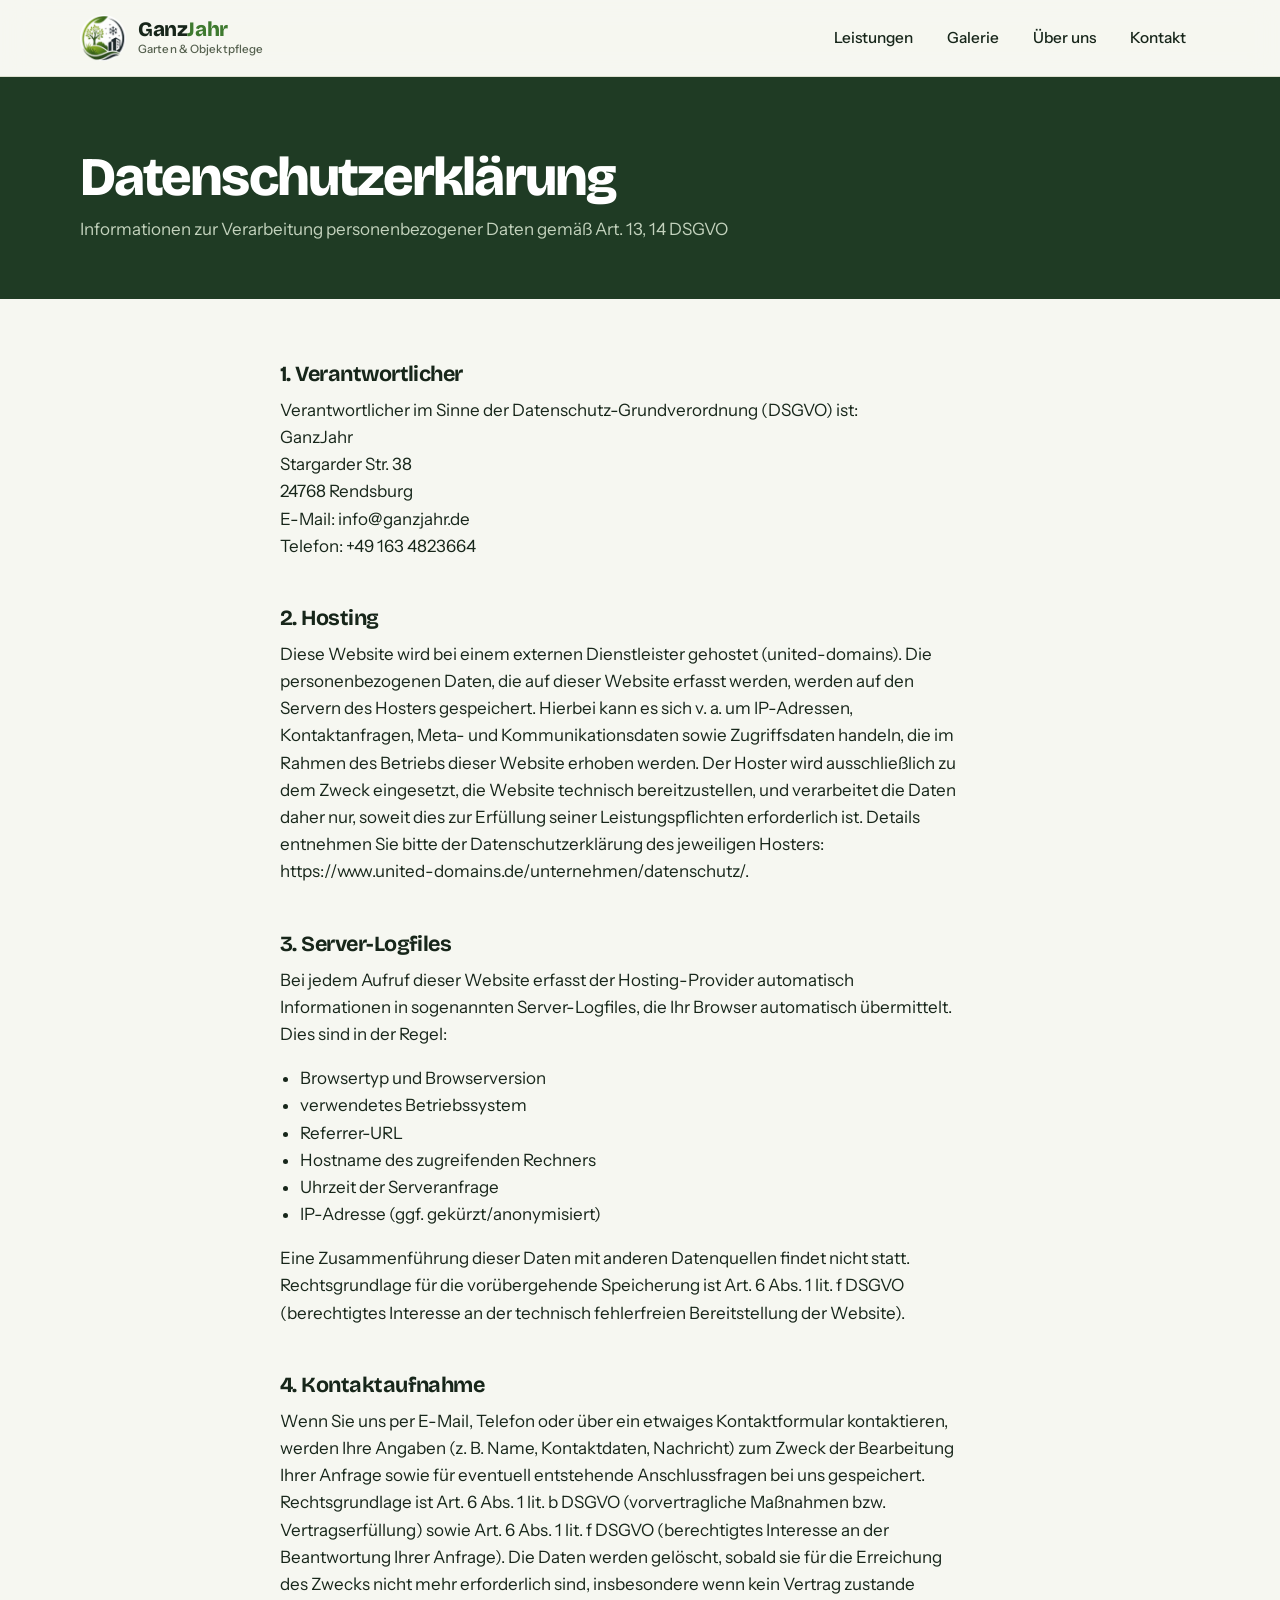
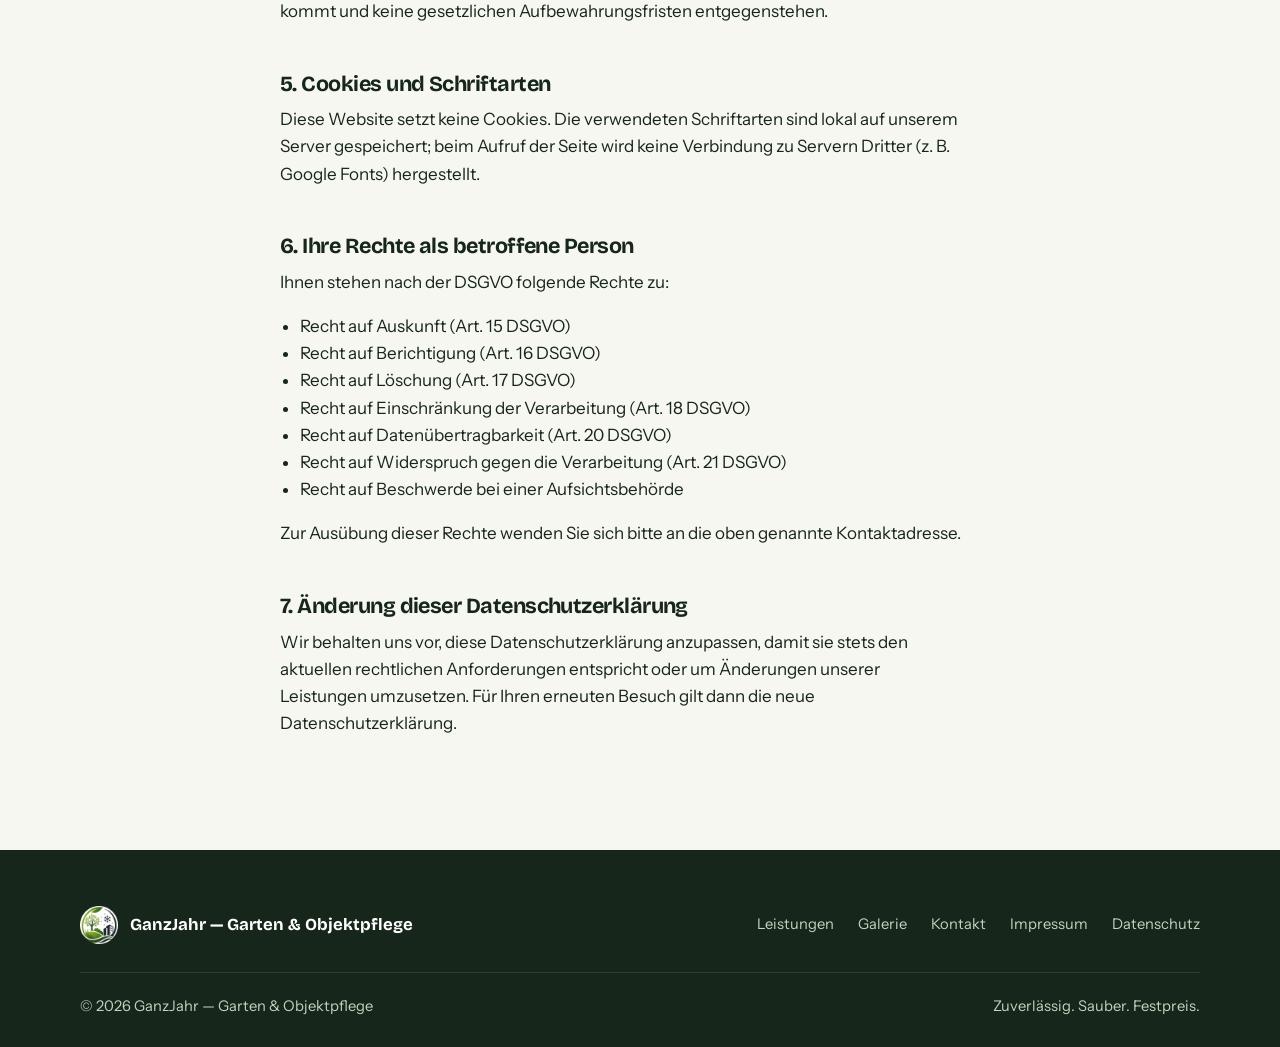
==== commit 960f4155: "neue Site" ====
--- a/datenschutz.html
+++ b/datenschutz.html
@@ -3,27 +3,38 @@
 <head>
 <meta charset="UTF-8">
 <meta name="viewport" content="width=device-width, initial-scale=1.0">
-<title>Datenschutz | GanzJahr — Garten &amp; Objektpflege</title>
-<link rel="icon" type="image/png" href="img/logo-icon.png">
-<link rel="preconnect" href="https://fonts.googleapis.com">
-<link href="https://fonts.googleapis.com/css2?family=Space+Grotesk:wght@500;600;700&family=Work+Sans:wght@400;500;600&display=swap" rel="stylesheet">
-<link rel="stylesheet" href="css/style.css">
+<title>Datenschutz | GanzJahr – Garten &amp; Objektpflege Rendsburg</title>
+<meta name="description" content="Datenschutzerklärung von GanzJahr – Garten- und Objektpflege in Rendsburg: welche Daten verarbeitet werden und welche Rechte Sie haben.">
+<meta name="robots" content="index, follow">
+<link rel="canonical" href="https://www.ganzjahr.de/datenschutz.html">
+<meta property="og:type" content="website">
+<meta property="og:site_name" content="GanzJahr">
+<meta property="og:locale" content="de_DE">
+<meta property="og:url" content="https://www.ganzjahr.de/datenschutz.html">
+<meta property="og:title" content="Datenschutz | GanzJahr">
+<meta property="og:image" content="https://www.ganzjahr.de/img/og-image.jpg">
+<link rel="icon" href="/favicon.ico" sizes="48x48">
+<link rel="icon" type="image/png" sizes="48x48" href="/img/favicon-48.png">
+<link rel="apple-touch-icon" href="/apple-touch-icon.png">
+<link rel="manifest" href="/site.webmanifest">
+<meta name="theme-color" content="#1F3B24">
+<link rel="stylesheet" href="/css/style.css">
 </head>
 <body>
 
 <header class="site-header is-scrolled">
   <div class="container">
-    <a href="index.html" class="brand">
-      <img src="img/logo-icon.png" alt="GanzJahr Logo">
-      <span class="brand-text">GANZ<span>JAHR</span>
-        <span class="brand-sub">GARTEN &amp; OBJEKTPFLEGE</span>
+    <a href="/" class="brand">
+      <img src="/img/logo-icon.png" alt="" width="46" height="46">
+      <span class="brand-text">Ganz<span>Jahr</span>
+        <span class="brand-sub">Garten &amp; Objektpflege</span>
       </span>
     </a>
     <nav class="main-nav" id="mainNav">
-      <a href="index.html#leistungen">Leistungen</a>
-      <a href="index.html#galerie">Galerie</a>
-      <a href="index.html#ueber-uns">Über uns</a>
-      <a href="index.html#kontakt">Kontakt</a>
+      <a href="/#leistungen">Leistungen</a>
+      <a href="/#galerie">Galerie</a>
+      <a href="/#ueber-uns">Über uns</a>
+      <a href="/#kontakt">Kontakt</a>
     </nav>
     <button class="nav-toggle" id="navToggle" aria-label="Menü öffnen" aria-expanded="false">
       <span></span><span></span><span></span>
@@ -45,7 +56,8 @@
     <p>
       Verantwortlicher im Sinne der Datenschutz-Grundverordnung (DSGVO) ist:<br>
       <span  >GanzJahr</span><br>
-      <span  >Rendsburg</span><br>
+      <span>Stargarder Str. 38</span><br>
+      <span>24768 Rendsburg</span><br>
       E-Mail: <span  >info@ganzjahr.de</span><br>
       Telefon: <span  >+49 163 4823664</span>
     </p>
@@ -93,13 +105,11 @@
       zustande kommt und keine gesetzlichen Aufbewahrungsfristen entgegenstehen.
     </p>
 
-    <h2>5. Cookies und externe Schriftarten</h2>
+    <h2>5. Cookies und Schriftarten</h2>
     <p>
-      Diese Website bindet Schriftarten von <span  >Google Fonts</span>
-      ein. Beim Aufruf einer Seite kann hierdurch eine Verbindung zu den Servern des Anbieters
-      hergestellt und dabei Ihre IP-Adresse übertragen werden. Falls technisch möglich, sollten
-      Schriftarten idealerweise lokal eingebunden werden, um eine Verbindung zu Drittservern zu
-      vermeiden.
+      Diese Website setzt keine Cookies. Die verwendeten Schriftarten sind lokal auf unserem Server
+      gespeichert; beim Aufruf der Seite wird keine Verbindung zu Servern Dritter (z.&nbsp;B. Google Fonts)
+      hergestellt.
     </p>
 
     <h2>6. Ihre Rechte als betroffene Person</h2>
@@ -132,15 +142,15 @@
   <div class="container">
     <div class="footer-top">
       <div class="footer-brand">
-        <img src="img/logo-icon.png" alt="GanzJahr">
+        <img src="/img/logo-icon.png" alt="GanzJahr">
         GanzJahr — Garten &amp; Objektpflege
       </div>
       <div class="footer-links">
-        <a href="index.html#leistungen">Leistungen</a>
-        <a href="index.html#galerie">Galerie</a>
-        <a href="index.html#kontakt">Kontakt</a>
-        <a href="impressum.html">Impressum</a>
-        <a href="datenschutz.html">Datenschutz</a>
+        <a href="/#leistungen">Leistungen</a>
+        <a href="/#galerie">Galerie</a>
+        <a href="/#kontakt">Kontakt</a>
+        <a href="/impressum.html">Impressum</a>
+        <a href="/datenschutz.html">Datenschutz</a>
       </div>
     </div>
     <div class="footer-bottom">
@@ -150,6 +160,6 @@
   </div>
 </footer>
 
-<script src="js/main.js"></script>
+<script src="/js/main.js"></script>
 </body>
 </html>
--- a/css/style.css
+++ b/css/style.css
@@ -1,38 +1,80 @@
 /* ===========================================================
    GanzJahr — Garten & Objektpflege
-   Design tokens derived from the brand mark:
-   dark canopy green, bright leaf green, near-black ink, warm paper.
+   Tokens aus dem Logo: Waldgrün, Blattgrün, Eisblau, helles Papier.
+   Signatur: das Jahresband (welche Leistung in welchem Monat)
+   und die Heckenkante als wiederkehrendes Formmotiv.
    =========================================================== */
 
+/* Schriften lokal eingebunden (DSGVO: keine Verbindung zu Google) */
+@font-face {
+  font-family: 'Bricolage Grotesque';
+  font-style: normal;
+  font-display: swap;
+  font-weight: 200 800;
+  src: url('../fonts/bricolage-grotesque-latin-ext-opsz-normal.woff2') format('woff2');
+  unicode-range: U+0100-02BA,U+02BD-02C5,U+02C7-02CC,U+02CE-02D7,U+02DD-02FF,U+0304,U+0308,U+0329,U+1D00-1DBF,U+1E00-1E9F,U+1EF2-1EFF,U+2020,U+20A0-20AB,U+20AD-20C0,U+2113,U+2C60-2C7F,U+A720-A7FF;
+}
+@font-face {
+  font-family: 'Bricolage Grotesque';
+  font-style: normal;
+  font-display: swap;
+  font-weight: 200 800;
+  src: url('../fonts/bricolage-grotesque-latin-opsz-normal.woff2') format('woff2');
+  unicode-range: U+0000-00FF,U+0131,U+0152-0153,U+02BB-02BC,U+02C6,U+02DA,U+02DC,U+0304,U+0308,U+0329,U+2000-206F,U+20AC,U+2122,U+2191,U+2193,U+2212,U+2215,U+FEFF,U+FFFD;
+}
+@font-face {
+  font-family: 'Instrument Sans';
+  font-style: normal;
+  font-display: swap;
+  font-weight: 400 700;
+  src: url('../fonts/instrument-sans-latin-ext-wght-normal.woff2') format('woff2');
+  unicode-range: U+0100-02BA,U+02BD-02C5,U+02C7-02CC,U+02CE-02D7,U+02DD-02FF,U+0304,U+0308,U+0329,U+1D00-1DBF,U+1E00-1E9F,U+1EF2-1EFF,U+2020,U+20A0-20AB,U+20AD-20C0,U+2113,U+2C60-2C7F,U+A720-A7FF;
+}
+@font-face {
+  font-family: 'Instrument Sans';
+  font-style: normal;
+  font-display: swap;
+  font-weight: 400 700;
+  src: url('../fonts/instrument-sans-latin-wght-normal.woff2') format('woff2');
+  unicode-range: U+0000-00FF,U+0131,U+0152-0153,U+02BB-02BC,U+02C6,U+02DA,U+02DC,U+0304,U+0308,U+0329,U+2000-206F,U+20AC,U+2122,U+2191,U+2193,U+2212,U+2215,U+FEFF,U+FFFD;
+}
+
 :root {
-  --ink:        #1C2B1C;   /* near-black, tinted green — headings, structure */
-  --forest:     #1F3B24;   /* deep forest green — hero / footer grounds     */
-  --forest-2:   #26471F;   /* secondary deep green for gradients/stripes    */
-  --green:      #3E7A2F;   /* mid brand green                               */
-  --leaf:       #6FAE3B;   /* bright leaf accent — CTAs, highlights          */
-  --leaf-light: #9DCB6B;   /* lighter leaf, hovers                          */
-  --ice:        #CFE3E8;   /* pale ice-blue — Winterdienst accent only      */
-  --ice-deep:   #4E7A85;   /* deeper ice for icon strokes on light bg       */
-  --paper:      #F6F7F1;   /* warm off-white background                     */
-  --paper-dim:  #ECEFE4;   /* alternate section background                  */
-  --line:       #D9DCCC;   /* hairline borders                              */
-  --muted:      #5B6559;   /* secondary text on paper                       */
-  --muted-on-dark: #C7D4C2;
-
-  --font-display: 'Space Grotesk', 'Arial Narrow', sans-serif;
-  --font-body: 'Work Sans', -apple-system, 'Segoe UI', sans-serif;
-
-  --max-w: 1180px;
-  --radius: 3px;
+  --ink:        #17261A;
+  --forest:     #1F3B24;
+  --forest-2:   #173019;
+  --green:      #3E7A2F;
+  --leaf:       #6FAE3B;
+  --leaf-light: #A4D273;
+  --ice:        #CFE3E8;
+  --ice-deep:   #4E7A85;
+  --paper:      #F6F7F1;
+  --paper-dim:  #ECEFE4;
+  --white:      #FFFFFF;
+  --line:       #DCE0CF;
+  --muted:      #56614F;
+  --muted-on-dark: #C3D2BD;
+
+  --c-garten: #6FAE3B;
+  --c-rasen:  #A4D273;
+  --c-hecke:  #3E7A2F;
+  --c-objekt: #B59A5C;
+  --c-winter: #7FAEBB;
+
+  --font-display: 'Bricolage Grotesque', 'Segoe UI', system-ui, sans-serif;
+  --font-body: 'Instrument Sans', -apple-system, 'Segoe UI', system-ui, sans-serif;
+
+  --max-w: 1200px;
+  --r-sm: 8px;
+  --r-md: 14px;
+  --r-lg: 28px;
+  --header-h: 76px;
+  --ease: cubic-bezier(.2,.7,.2,1);
 }
 
 * { box-sizing: border-box; }
-html { scroll-behavior: smooth; }
-
-html, body {
-  margin: 0;
-  padding: 0;
-}
+html { scroll-behavior: smooth; scroll-padding-top: calc(var(--header-h) + 12px); }
+html, body { margin: 0; padding: 0; }
 
 body {
   font-family: var(--font-body);
@@ -41,94 +83,89 @@
   line-height: 1.6;
   font-size: 17px;
   -webkit-font-smoothing: antialiased;
+  text-rendering: optimizeLegibility;
 }
 
 img { max-width: 100%; display: block; }
-
 a { color: inherit; text-decoration: none; }
 
 .container {
   max-width: var(--max-w);
   margin: 0 auto;
-  padding: 0 28px;
+  padding: 0 clamp(20px, 4vw, 40px);
 }
 
 h1, h2, h3, h4 {
   font-family: var(--font-display);
   font-weight: 700;
-  line-height: 1.12;
+  line-height: 1.05;
   margin: 0 0 0.5em;
-  letter-spacing: -0.01em;
-}
-
-h1 { font-size: clamp(2.4rem, 5vw, 3.6rem); }
-h2 { font-size: clamp(1.7rem, 3vw, 2.35rem); }
-h3 { font-size: 1.25rem; }
+  letter-spacing: -0.025em;
+  font-optical-sizing: auto;
+}
+h1 { font-size: clamp(2.5rem, 5.2vw, 4.25rem); font-weight: 800; letter-spacing: -0.035em; }
+h2 { font-size: clamp(2rem, 3.8vw, 3rem); }
+h3 { font-size: 1.28rem; letter-spacing: -0.015em; line-height: 1.2; }
 
 p { margin: 0 0 1em; max-width: 62ch; }
 
-.lede {
-  font-size: 1.15rem;
-  color: var(--muted);
-  max-width: 46ch;
-}
-
-section { padding: 88px 0; }
+.lede { font-size: 1.15rem; color: var(--muted); max-width: 48ch; }
+
+section { padding: clamp(72px, 10vw, 120px) 0; }
 
 .section-tag {
-  font-family: var(--font-display);
+  display: inline-flex;
+  align-items: center;
+  gap: 8px;
   font-weight: 600;
-  font-size: 0.95rem;
+  font-size: 0.92rem;
   color: var(--green);
-  margin: 0 0 10px;
-}
-
-.section-head {
-  max-width: 620px;
-  margin-bottom: 48px;
-}
-
-.section-head.center {
-  margin-left: auto;
-  margin-right: auto;
-  text-align: center;
-}
+  margin: 0 0 14px;
+}
+.section-tag::before {
+  content: "";
+  width: 18px; height: 2px;
+  background: currentColor;
+  border-radius: 2px;
+}
+
+.section-head { max-width: 680px; margin-bottom: 56px; }
+.section-head.split {
+  max-width: none;
+  display: grid;
+  grid-template-columns: 1fr 1fr;
+  gap: 40px;
+  align-items: end;
+}
+.section-head.split p { margin: 0; }
 
 /* -------------------- Buttons -------------------- */
 
 .btn {
   display: inline-flex;
   align-items: center;
-  gap: 8px;
-  padding: 14px 26px;
-  font-family: var(--font-display);
+  justify-content: center;
+  gap: 10px;
+  padding: 15px 26px;
+  font-family: var(--font-body);
   font-weight: 600;
-  font-size: 0.98rem;
-  border-radius: var(--radius);
+  font-size: 1rem;
+  border-radius: 12px;
   border: 1.5px solid transparent;
   cursor: pointer;
-  transition: transform 0.15s ease, background 0.15s ease, border-color 0.15s ease;
-}
-
-.btn:hover { transform: translateY(-1px); }
-
-.btn-primary {
-  background: var(--leaf);
-  color: var(--ink);
-}
+  transition: transform .2s var(--ease), background .2s ease, border-color .2s ease, color .2s ease, box-shadow .2s ease;
+}
+.btn:hover { transform: translateY(-2px); }
+.btn:active { transform: translateY(0); }
+
+.btn-primary { background: var(--leaf); color: var(--ink); box-shadow: 0 8px 22px -10px rgba(111,174,59,.8); }
 .btn-primary:hover { background: var(--leaf-light); }
 
-.btn-ghost {
-  border-color: rgba(255,255,255,0.55);
-  color: #fff;
-}
-.btn-ghost:hover { border-color: #fff; background: rgba(255,255,255,0.08); }
-
-.btn-outline {
-  border-color: var(--ink);
-  color: var(--ink);
-}
-.btn-outline:hover { background: var(--ink); color: #fff; }
+.btn-ghost { border-color: rgba(255,255,255,.35); color: #fff; }
+.btn-ghost:hover { border-color: #fff; background: rgba(255,255,255,.08); }
+
+.btn-dark { background: var(--forest); color: #fff; }
+.btn-dark:hover { background: var(--ink); }
 
 /* -------------------- Header -------------------- */
 
@@ -136,349 +173,434 @@
   position: sticky;
   top: 0;
   z-index: 40;
-  background: rgba(246,247,241,0.9);
-  backdrop-filter: blur(8px);
+  background: rgba(246,247,241,.82);
+  backdrop-filter: saturate(1.4) blur(14px);
+  -webkit-backdrop-filter: saturate(1.4) blur(14px);
   border-bottom: 1px solid transparent;
-  transition: border-color 0.2s ease, background 0.2s ease;
-}
-
-.site-header.is-scrolled {
-  border-color: var(--line);
-  background: rgba(246,247,241,0.97);
-}
+  transition: border-color .25s ease, background .25s ease;
+}
+.site-header.is-scrolled { border-color: var(--line); background: rgba(246,247,241,.94); }
 
 .site-header .container {
   display: flex;
   align-items: center;
   justify-content: space-between;
-  height: 84px;
-}
-
-.brand {
-  display: flex;
-  align-items: center;
-  gap: 12px;
-}
-
-.brand img { height: 52px; width: auto; }
-
+  height: var(--header-h);
+}
+
+.brand { display: flex; align-items: center; gap: 12px; }
+.brand img { height: 46px; width: 46px; }
 .brand-text {
   font-family: var(--font-display);
-  font-weight: 700;
-  font-size: 1.25rem;
+  font-weight: 800;
+  font-size: 1.28rem;
+  letter-spacing: -0.02em;
   color: var(--ink);
-  line-height: 1.1;
+  line-height: 1;
 }
 .brand-text span { color: var(--green); }
 .brand-sub {
   display: block;
   font-family: var(--font-body);
   font-weight: 500;
-  font-size: 0.62rem;
-  letter-spacing: 0.06em;
-  color: var(--muted);
-  margin-top: 2px;
-}
-
-.main-nav {
-  display: flex;
-  align-items: center;
-  gap: 34px;
-}
-
+  font-size: 0.72rem;
+  letter-spacing: 0.01em;
+  color: var(--muted) !important;
+  margin-top: 4px;
+}
+
+.main-nav { display: flex; align-items: center; gap: 6px; }
 .main-nav a {
   font-size: 0.96rem;
   font-weight: 500;
   color: var(--ink);
-  position: relative;
-  padding: 4px 0;
-}
-.main-nav a::after {
-  content: "";
-  position: absolute;
-  left: 0; right: 0; bottom: -2px;
-  height: 2px;
-  background: var(--leaf);
-  transform: scaleX(0);
-  transform-origin: left;
-  transition: transform 0.18s ease;
-}
-.main-nav a:hover::after { transform: scaleX(1); }
-
-.nav-cta {
-  margin-left: 8px;
-  padding: 10px 20px;
-}
+  padding: 9px 14px;
+  border-radius: 10px;
+  transition: background .2s ease, color .2s ease;
+}
+.main-nav a:not(.nav-cta):hover { background: rgba(31,59,36,.07); }
+.main-nav a.is-active { color: var(--green); background: rgba(111,174,59,.14); }
+
+.main-nav .nav-cta {
+  margin-left: 10px;
+  background: var(--forest);
+  color: #fff;
+  padding: 11px 20px;
+}
+.main-nav .nav-cta:hover { background: var(--ink); }
 
 .nav-toggle {
   display: none;
+  width: 44px; height: 44px;
   flex-direction: column;
+  align-items: center;
+  justify-content: center;
   gap: 5px;
   background: none;
   border: none;
+  border-radius: 10px;
   cursor: pointer;
-  padding: 8px;
-}
-.nav-toggle span {
-  width: 24px; height: 2px; background: var(--ink);
-}
+}
+.nav-toggle span { width: 22px; height: 2px; background: var(--ink); border-radius: 2px; transition: transform .25s var(--ease), opacity .2s ease; }
+.nav-toggle[aria-expanded="true"] span:nth-child(1) { transform: translateY(7px) rotate(45deg); }
+.nav-toggle[aria-expanded="true"] span:nth-child(2) { opacity: 0; }
+.nav-toggle[aria-expanded="true"] span:nth-child(3) { transform: translateY(-7px) rotate(-45deg); }
 
 /* -------------------- Hero -------------------- */
 
 .hero {
   position: relative;
-  background: var(--forest);
+  background:
+    radial-gradient(900px 500px at 85% 10%, rgba(111,174,59,.22), transparent 60%),
+    var(--forest);
   color: #fff;
   overflow: hidden;
-  padding: 96px 0 0;
-}
-
-.hero-stripes {
-  position: absolute;
-  inset: 0;
-  background:
-    repeating-linear-gradient(
-      115deg,
-      rgba(255,255,255,0.035) 0px,
-      rgba(255,255,255,0.035) 46px,
-      transparent 46px,
-      transparent 92px
-    );
-  pointer-events: none;
+  padding: clamp(56px, 8vw, 96px) 0 0;
 }
 
 .hero .container {
   position: relative;
   display: grid;
-  grid-template-columns: 1.15fr 0.85fr;
-  gap: 40px;
-  align-items: center;
-  padding-bottom: 70px;
+  grid-template-columns: 1.2fr 0.8fr;
+  gap: clamp(32px, 5vw, 72px);
+  align-items: center;
+  padding-bottom: clamp(64px, 8vw, 96px);
 }
 
 .hero-eyebrow {
-  font-family: var(--font-display);
+  display: inline-flex;
+  align-items: center;
+  gap: 10px;
+  font-weight: 500;
+  color: var(--leaf-light);
+  font-size: 0.98rem;
+  padding: 7px 14px 7px 10px;
+  border: 1px solid rgba(164,210,115,.3);
+  border-radius: 999px;
+  margin-bottom: 26px;
+}
+.hero-eyebrow .dot {
+  width: 8px; height: 8px; border-radius: 50%;
+  background: var(--leaf);
+  box-shadow: 0 0 0 4px rgba(111,174,59,.25);
+}
+
+.hero h1 { color: #fff; margin-bottom: 26px; }
+.hero h1 .line { display: block; }
+.hero h1 .soft { color: var(--leaf-light); }
+
+.hero .lede { color: var(--muted-on-dark); font-size: 1.2rem; }
+
+.hero-actions { display: flex; gap: 14px; margin-top: 36px; flex-wrap: wrap; }
+
+.hero-badges {
+  display: flex;
+  gap: 10px 28px;
+  margin-top: 44px;
+  padding-top: 28px;
+  border-top: 1px solid rgba(255,255,255,.12);
+  flex-wrap: wrap;
+}
+.hero-badges div {
   font-weight: 600;
-  color: var(--leaf-light);
-  font-size: 1rem;
-  margin-bottom: 14px;
-}
-
-.hero h1 { color: #fff; }
-.hero h1 em {
-  font-style: normal;
-  color: var(--leaf-light);
-}
-
-.hero .lede { color: var(--muted-on-dark); font-size: 1.18rem; }
-
-.hero-actions {
-  display: flex;
-  gap: 16px;
-  margin-top: 32px;
-  flex-wrap: wrap;
-}
-
-.hero-badges {
-  display: flex;
-  gap: 26px;
-  margin-top: 48px;
-  flex-wrap: wrap;
-}
-.hero-badges div {
-  font-family: var(--font-display);
-  font-weight: 700;
   font-size: 0.98rem;
-  color: #fff;
   display: flex;
   align-items: center;
   gap: 8px;
 }
-.hero-badges svg { flex-shrink: 0; }
-
-.hero-graphic {
+
+/* Foto mit Heckenkante oben */
+.hero-graphic { position: relative; }
+.hero-photo {
   position: relative;
-  display: flex;
-  justify-content: center;
-}
-.hero-graphic .ring {
-  width: 100%;
-  max-width: 360px;
-  aspect-ratio: 1;
-  border-radius: 50%;
-  border: 1.5px solid rgba(255,255,255,0.18);
-  display: flex;
-  align-items: center;
-  justify-content: center;
-  padding: 28px;
-}
-.hero-graphic img {
-  width: 100%;
-  filter: drop-shadow(0 18px 30px rgba(0,0,0,0.35));
-}
-
-/* Hedge / zigzag divider — recurring signature motif */
-.hedge-divider {
-  display: block;
-  width: 100%;
-  height: 34px;
-}
-
-/* -------------------- Pillars (3 services) -------------------- */
+  aspect-ratio: 4 / 5;
+  border-radius: 0 0 var(--r-lg) var(--r-lg);
+  overflow: hidden;
+  -webkit-mask:
+    radial-gradient(circle 22px at 22px 22px, #000 98%, transparent) 0 0 / 44px 44px repeat-x,
+    linear-gradient(#000, #000) 0 22px / 100% calc(100% - 22px) no-repeat;
+          mask:
+    radial-gradient(circle 22px at 22px 22px, #000 98%, transparent) 0 0 / 44px 44px repeat-x,
+    linear-gradient(#000, #000) 0 22px / 100% calc(100% - 22px) no-repeat;
+}
+.hero-photo img { width: 100%; height: 100%; object-fit: cover; }
+.hero-photo::after {
+  content: "";
+  position: absolute; inset: 0;
+  background: linear-gradient(180deg, transparent 55%, rgba(15,30,18,.55));
+}
+
+.hero-card {
+  position: absolute;
+  left: -28px;
+  bottom: 32px;
+  display: flex;
+  align-items: center;
+  gap: 14px;
+  background: var(--white);
+  color: var(--ink);
+  padding: 14px 18px 14px 14px;
+  border-radius: var(--r-md);
+  box-shadow: 0 24px 50px -20px rgba(0,0,0,.45);
+  max-width: 290px;
+}
+.hero-card img { width: 46px; height: 46px; flex-shrink: 0; }
+.hero-card strong { display: block; font-family: var(--font-display); font-size: 1.02rem; line-height: 1.2; }
+.hero-card span { font-size: 0.86rem; color: var(--muted); line-height: 1.3; display: block; margin-top: 2px; }
+
+.hedge-divider { display: block; width: 100%; height: 34px; }
+
+/* Einmaliger Auftritt beim Laden */
+@media (prefers-reduced-motion: no-preference) {
+  .hero-copy > * { animation: rise .8s var(--ease) both; }
+  .hero-copy > *:nth-child(2) { animation-delay: .08s; }
+  .hero-copy > *:nth-child(3) { animation-delay: .16s; }
+  .hero-copy > *:nth-child(4) { animation-delay: .24s; }
+  .hero-copy > *:nth-child(5) { animation-delay: .32s; }
+  .hero-photo { animation: grow 1.1s var(--ease) both .1s; }
+  .hero-card { animation: rise .8s var(--ease) both .6s; }
+}
+@keyframes rise { from { opacity: 0; transform: translateY(18px); } to { opacity: 1; transform: none; } }
+@keyframes grow { from { opacity: 0; transform: scale(.94); } to { opacity: 1; transform: none; } }
+
+/* -------------------- Leistungen -------------------- */
 
 .pillars {
   display: grid;
   grid-template-columns: repeat(3, 1fr);
+  gap: 20px;
+}
+.pillar {
+  position: relative;
+  padding: 34px 32px 32px;
+  background: var(--white);
+  border: 1px solid var(--line);
+  border-radius: var(--r-lg);
+  overflow: hidden;
+  transition: border-color .25s ease, transform .3s var(--ease);
+}
+.pillar:hover { transform: translateY(-4px); border-color: var(--pc); }
+.pillar:nth-child(1) { --pc: var(--c-garten); --pc-bg: #EEF6E4; }
+.pillar:nth-child(2) { --pc: var(--c-objekt); --pc-bg: #F5F0E3; }
+.pillar:nth-child(3) { --pc: var(--c-winter); --pc-bg: #E6F0F2; }
+
+.pillar .icon-wrap {
+  width: 64px; height: 64px;
+  border-radius: 18px;
+  background: var(--pc-bg);
+  display: flex; align-items: center; justify-content: center;
+  margin-bottom: 28px;
+}
+.pillar .season {
+  position: absolute;
+  top: 34px; right: 30px;
+  font-size: 0.82rem;
+  font-weight: 600;
+  color: var(--muted);
+}
+.pillar h3 { font-size: 1.55rem; margin-bottom: 10px; }
+.pillar p { color: var(--muted); margin-bottom: 0; }
+
+/* Detail-Liste */
+.service-list {
+  margin-top: 20px;
+  display: grid;
+  grid-template-columns: repeat(3, 1fr);
   gap: 0;
-  border: 1px solid var(--line);
-  border-radius: var(--radius);
-  overflow: hidden;
-  background: #fff;
-}
-
-.pillar {
-  padding: 40px 34px;
-  border-left: 1px solid var(--line);
-  position: relative;
-}
-.pillar:first-child { border-left: none; }
-
-.pillar-bar {
-  height: 4px;
-  width: 44px;
-  margin-bottom: 22px;
-  border-radius: 2px;
-}
-.pillar:nth-child(1) .pillar-bar { background: var(--forest); }
-.pillar:nth-child(2) .pillar-bar { background: var(--leaf); }
-.pillar:nth-child(3) .pillar-bar { background: var(--ice-deep); }
-
-.pillar .icon-wrap { margin-bottom: 18px; }
-
-.pillar h3 { margin-bottom: 10px; }
-.pillar p { color: var(--muted); font-size: 0.98rem; margin-bottom: 0; }
-
-/* -------------------- Detailed services list -------------------- */
-
-.services-alt { background: var(--paper-dim); }
-
-.service-grid {
-  display: grid;
-  grid-template-columns: repeat(2, 1fr);
-  gap: 1px;
-  background: var(--line);
-  border: 1px solid var(--line);
-}
-
+  border-top: 1px solid var(--line);
+}
 .service-row {
-  background: var(--paper-dim);
-  padding: 30px 32px;
-  display: flex;
-  gap: 20px;
-}
-
+  display: flex;
+  gap: 16px;
+  padding: 26px 24px 26px 0;
+  border-bottom: 1px solid var(--line);
+}
 .service-row .icon-wrap {
   flex-shrink: 0;
-  width: 46px; height: 46px;
-  border-radius: 50%;
-  background: #fff;
-  border: 1px solid var(--line);
+  width: 42px; height: 42px;
+  border-radius: 12px;
+  background: var(--paper-dim);
   display: flex; align-items: center; justify-content: center;
 }
-
-.service-row h3 { margin-bottom: 6px; font-size: 1.12rem; }
-.service-row p { margin: 0; color: var(--muted); font-size: 0.95rem; }
-
-/* -------------------- Trust / tagline band -------------------- */
-
-.trust-band {
-  padding: 54px 0;
-  border-top: 1px solid var(--line);
-  border-bottom: 1px solid var(--line);
-}
-.trust-band .container {
+.service-row h3 { margin-bottom: 4px; font-size: 1.08rem; }
+.service-row p { margin: 0; color: var(--muted); font-size: 0.94rem; }
+
+/* -------------------- Jahresband (Signatur) -------------------- */
+
+.year { background: var(--forest-2); color: #fff; position: relative; overflow: hidden; }
+.year .section-tag { color: var(--leaf-light); }
+.year h2 { color: #fff; }
+.year .lede { color: var(--muted-on-dark); }
+
+.yearband {
+  --label-w: 190px;
+  background: rgba(255,255,255,.04);
+  border: 1px solid rgba(255,255,255,.1);
+  border-radius: var(--r-lg);
+  padding: 28px 28px 22px;
+}
+.yb-row {
+  display: grid;
+  grid-template-columns: var(--label-w) repeat(12, 1fr);
+  align-items: center;
+  column-gap: 0;
+}
+.yb-seasons, .yb-months { color: var(--muted-on-dark); font-size: 0.82rem; }
+.yb-seasons > span { padding: 0 0 6px 6px; font-weight: 600; color: #fff; border-left: 1px solid rgba(255,255,255,.15); }
+.yb-months { padding-bottom: 12px; border-bottom: 1px solid rgba(255,255,255,.1); margin-bottom: 8px; }
+.yb-months > span { text-align: center; }
+.yb-months > span.is-now {
+  color: var(--ink);
+  background: var(--leaf-light);
+  border-radius: 999px;
+  font-weight: 700;
+  margin: 0 2px;
+}
+.yb-service { padding: 10px 0; }
+.yb-name { font-weight: 600; font-size: 0.98rem; display: flex; align-items: center; gap: 10px; }
+.yb-name::before { content: ""; width: 10px; height: 10px; border-radius: 3px; background: var(--c); }
+.yb-cell { height: 26px; position: relative; }
+.yb-cell.on::before {
+  content: "";
+  position: absolute;
+  inset: 4px 0;
+  background: var(--c);
+}
+.yb-cell.on.start::before { left: 3px; border-top-left-radius: 999px; border-bottom-left-radius: 999px; }
+.yb-cell.on.end::before { right: 3px; border-top-right-radius: 999px; border-bottom-right-radius: 999px; }
+.yb-seasons > span[aria-hidden] { border: none; }
+
+.yb-foot {
   display: flex;
   justify-content: space-between;
   flex-wrap: wrap;
-  gap: 28px;
-}
-.trust-item {
-  display: flex;
-  align-items: center;
-  gap: 14px;
-  flex: 1 1 220px;
-}
-.trust-item h4 {
-  font-family: var(--font-display);
-  font-size: 1.05rem;
-  margin: 0 0 3px;
-}
-.trust-item p { margin: 0; font-size: 0.9rem; color: var(--muted); }
-
-/* -------------------- Gallery -------------------- */
+  gap: 12px 24px;
+  margin-top: 18px;
+  padding-top: 16px;
+  border-top: 1px solid rgba(255,255,255,.1);
+  font-size: 0.9rem;
+  color: var(--muted-on-dark);
+}
+.yb-foot strong { color: var(--leaf-light); font-weight: 600; }
+
+/* -------------------- Über uns -------------------- */
+
+.about-grid {
+  display: grid;
+  grid-template-columns: 0.95fr 1.05fr;
+  gap: clamp(36px, 6vw, 88px);
+  align-items: center;
+}
+.about-photo {
+  aspect-ratio: 4 / 5;
+  border-radius: var(--r-lg);
+  overflow: hidden;
+}
+.about-photo img { width: 100%; height: 100%; object-fit: cover; object-position: 50% 0; }
+
+.trust-list { list-style: none; margin: 34px 0 0; padding: 0; display: grid; gap: 4px; }
+.trust-list li {
+  display: flex;
+  gap: 16px;
+  align-items: flex-start;
+  padding: 18px 0;
+  border-top: 1px solid var(--line);
+}
+.trust-list li:last-child { border-bottom: 1px solid var(--line); }
+.trust-list .icon-wrap {
+  flex-shrink: 0;
+  width: 44px; height: 44px;
+  border-radius: 12px;
+  background: #EEF6E4;
+  display: flex; align-items: center; justify-content: center;
+}
+.trust-list h3 { font-size: 1.1rem; margin: 2px 0 2px; }
+.trust-list p { margin: 0; color: var(--muted); font-size: 0.96rem; }
+
+/* -------------------- Galerie -------------------- */
+
+.gallery-sec { background: var(--paper-dim); }
 
 .gallery-grid {
   display: grid;
   grid-template-columns: repeat(3, 1fr);
-  gap: 18px;
+  grid-auto-rows: 240px;
+  gap: 16px;
 }
 .gallery-item {
+  position: relative;
   overflow: hidden;
-  border-radius: var(--radius);
-  border: 1px solid var(--line);
-  cursor: pointer;
-  background: #fff;
-  position: relative;
-}
+  border-radius: var(--r-md);
+  cursor: zoom-in;
+  background: var(--line);
+}
+.gallery-item { margin: 0; }
+.gallery-item a { display: block; height: 100%; }
 .gallery-item img {
   width: 100%;
   height: 100%;
-  aspect-ratio: 4/3;
   object-fit: cover;
-  transition: transform 0.35s ease;
+  transition: transform .6s var(--ease);
 }
 .gallery-item:hover img { transform: scale(1.04); }
-
-.gallery-note {
-  margin-top: 22px;
-  font-size: 0.88rem;
-  color: var(--muted);
-}
-.gallery-note code {
-  background: var(--paper-dim);
-  padding: 2px 6px;
-  border-radius: 3px;
-  font-size: 0.85em;
-}
+.gallery-item figcaption {
+  position: absolute;
+  left: 12px; bottom: 12px;
+  background: rgba(255,255,255,.92);
+  color: var(--ink);
+  font-size: 0.86rem;
+  font-weight: 600;
+  padding: 6px 12px;
+  border-radius: 999px;
+  pointer-events: none;
+}
+.g-a { grid-row: span 2; }
+.g-b { grid-column: span 2; }
+.g-d { grid-row: span 2; }
+.g-e { grid-column: span 2; }
 
 /* Lightbox */
 .lightbox {
   position: fixed; inset: 0;
-  background: rgba(20,26,18,0.92);
-  display: none;
+  background: rgba(12,20,13,.94);
+  display: flex;
+  flex-direction: column;
   align-items: center;
   justify-content: center;
+  gap: 16px;
   z-index: 100;
-  padding: 40px;
-}
-.lightbox.is-open { display: flex; }
+  padding: 60px 20px;
+  opacity: 0;
+  visibility: hidden;
+  transition: opacity .25s ease, visibility .25s;
+}
+.lightbox.is-open { opacity: 1; visibility: visible; }
 .lightbox img {
-  max-width: min(900px, 90vw);
-  max-height: 82vh;
-  border-radius: 4px;
-}
-.lightbox-close {
+  max-width: min(1100px, 92vw);
+  max-height: 78vh;
+  border-radius: var(--r-md);
+  object-fit: contain;
+}
+.lightbox-caption { color: #fff; font-weight: 500; }
+.lb-btn {
   position: absolute;
-  top: 26px; right: 30px;
-  background: none;
-  border: none;
+  width: 48px; height: 48px;
+  border-radius: 50%;
+  border: 1px solid rgba(255,255,255,.25);
+  background: rgba(255,255,255,.06);
   color: #fff;
-  font-size: 2rem;
+  font-size: 1.5rem;
   line-height: 1;
   cursor: pointer;
-}
-
-/* -------------------- Contact -------------------- */
+  display: flex; align-items: center; justify-content: center;
+  transition: background .2s ease;
+}
+.lb-btn:hover { background: rgba(255,255,255,.16); }
+.lightbox-close { top: 20px; right: 20px; }
+.lb-prev { left: 20px; top: 50%; transform: translateY(-50%); }
+.lb-next { right: 20px; top: 50%; transform: translateY(-50%); }
+
+/* -------------------- Kontakt -------------------- */
 
 .contact {
   background: var(--forest);
@@ -490,151 +612,178 @@
 
 .contact-grid {
   display: grid;
-  grid-template-columns: 1fr 1fr;
-  gap: 56px;
+  grid-template-columns: 0.9fr 1.1fr;
+  gap: clamp(36px, 6vw, 80px);
   align-items: start;
 }
 
 .contact-list {
   list-style: none;
-  margin: 28px 0 0;
+  margin: 34px 0 0;
   padding: 0;
-  display: flex;
-  flex-direction: column;
-  gap: 18px;
-}
-.contact-list li {
-  display: flex;
-  gap: 14px;
-  align-items: flex-start;
-  font-size: 1.02rem;
-}
-.contact-list strong { display: block; font-family: var(--font-display); font-size: 0.85rem; color: var(--leaf-light); font-weight: 600; margin-bottom: 2px; }
-.placeholder-text { color: var(--muted-on-dark); font-style: italic; opacity: 0.8; }
+  display: grid;
+  gap: 10px;
+}
+.contact-list a, .contact-list .item {
+  display: flex;
+  align-items: center;
+  gap: 16px;
+  padding: 14px 16px;
+  border-radius: var(--r-md);
+  border: 1px solid rgba(255,255,255,.12);
+  transition: background .2s ease, border-color .2s ease;
+}
+.contact-list a:hover { background: rgba(255,255,255,.06); border-color: rgba(255,255,255,.28); }
+.contact-list .ci {
+  width: 42px; height: 42px;
+  border-radius: 12px;
+  background: rgba(164,210,115,.14);
+  color: var(--leaf-light);
+  display: flex; align-items: center; justify-content: center;
+  flex-shrink: 0;
+}
+.contact-list strong { display: block; font-size: 0.82rem; color: var(--muted-on-dark); font-weight: 500; }
+.contact-list .val { font-size: 1.05rem; font-weight: 600; }
+
+.contact-extra {
+  display: flex;
+  align-items: center;
+  gap: 20px;
+  margin-top: 28px;
+}
+.qr-box {
+  flex-shrink: 0;
+  background: #fff;
+  padding: 8px;
+  border-radius: var(--r-md);
+}
+.qr-box img { width: 96px; height: 96px; }
+.contact-extra p { margin: 0; color: var(--muted-on-dark); font-size: 0.92rem; }
+
+.area-list { margin-top: 24px; display: flex; flex-wrap: wrap; gap: 8px; }
+.area-list span {
+  border: 1px solid rgba(255,255,255,.2);
+  border-radius: 999px;
+  padding: 6px 14px;
+  font-size: 0.86rem;
+}
 
 .contact-card {
-  background: rgba(255,255,255,0.05);
-  border: 1px solid rgba(255,255,255,0.14);
-  border-radius: var(--radius);
-  padding: 34px;
-}
-.contact-card h3 { color: #fff; margin-bottom: 8px; }
-.contact-card p { color: var(--muted-on-dark); font-size: 0.95rem; }
-
-/* -------------------- Booking form -------------------- */
-
-.booking-form { margin-top: 22px; }
-
-.form-row {
-  display: grid;
-  grid-template-columns: 1fr 1fr;
-  gap: 14px;
-}
-
+  background: var(--white);
+  color: var(--ink);
+  border-radius: var(--r-lg);
+  padding: clamp(24px, 4vw, 40px);
+  box-shadow: 0 40px 80px -40px rgba(0,0,0,.6);
+}
+.contact-card h3 { font-size: 1.6rem; margin-bottom: 8px; }
+.contact-card > p { color: var(--muted); font-size: 0.96rem; }
+
+/* -------------------- Formular -------------------- */
+
+.booking-form { margin-top: 24px; }
+.form-row { display: grid; grid-template-columns: 1fr 1fr; gap: 14px; }
 .form-group { margin-bottom: 14px; }
-
 .form-group label {
   display: block;
-  font-size: 0.82rem;
-  font-weight: 500;
-  color: var(--muted-on-dark);
+  font-size: 0.86rem;
+  font-weight: 600;
+  color: var(--ink);
   margin-bottom: 6px;
 }
-
 .form-group input,
 .form-group select,
 .form-group textarea {
   width: 100%;
-  background: rgba(255,255,255,0.07);
-  border: 1px solid rgba(255,255,255,0.22);
-  color: #fff;
-  padding: 12px 14px;
-  border-radius: var(--radius);
+  background: var(--paper);
+  border: 1.5px solid var(--line);
+  color: var(--ink);
+  padding: 13px 14px;
+  border-radius: var(--r-sm);
   font-family: var(--font-body);
-  font-size: 0.95rem;
-  transition: border-color 0.15s ease, background 0.15s ease;
-}
-
-.form-group select option { color: var(--ink); }
-
+  font-size: 1rem;
+  transition: border-color .15s ease, background .15s ease, box-shadow .15s ease;
+  -webkit-appearance: none;
+  appearance: none;
+}
+.form-group select {
+  background-image: url("data:image/svg+xml,%3Csvg xmlns='http://www.w3.org/2000/svg' width='12' height='8' viewBox='0 0 12 8'%3E%3Cpath d='M1 1.5l5 5 5-5' fill='none' stroke='%2356614F' stroke-width='1.6' stroke-linecap='round' stroke-linejoin='round'/%3E%3C/svg%3E");
+  background-repeat: no-repeat;
+  background-position: right 14px center;
+  padding-right: 38px;
+}
 .form-group input::placeholder,
-.form-group textarea::placeholder { color: rgba(255,255,255,0.4); }
+.form-group textarea::placeholder { color: #98A290; }
 
 .form-group input:focus,
 .form-group select:focus,
 .form-group textarea:focus {
   outline: none;
   border-color: var(--leaf);
-  background: rgba(255,255,255,0.1);
-}
-
-.form-group textarea {
-  min-height: 90px;
-  resize: vertical;
-  font-family: var(--font-body);
-}
+  background: #fff;
+  box-shadow: 0 0 0 4px rgba(111,174,59,.18);
+}
+.form-group textarea { min-height: 100px; resize: vertical; }
+
+.chip-group { display: flex; flex-wrap: wrap; gap: 8px; position: relative; }
+.chip-group input { position: absolute; left: 0; top: 0; width: 1px; height: 1px; opacity: 0; pointer-events: none; }
+.chip-group label {
+  margin: 0;
+  padding: 9px 14px;
+  border: 1.5px solid var(--line);
+  border-radius: 999px;
+  font-weight: 500;
+  font-size: 0.92rem;
+  cursor: pointer;
+  background: var(--paper);
+  transition: background .15s ease, border-color .15s ease, color .15s ease;
+}
+.chip-group label:hover { border-color: var(--leaf); }
+.chip-group input:checked + label { background: var(--forest); border-color: var(--forest); color: #fff; }
+.chip-group input:focus-visible + label { outline: 2px solid var(--leaf); outline-offset: 2px; }
 
 .form-status {
   display: none;
   padding: 12px 14px;
-  border-radius: var(--radius);
+  border-radius: var(--r-sm);
   margin-bottom: 14px;
-  font-size: 0.9rem;
+  font-size: 0.92rem;
 }
 .form-status.is-visible { display: block; }
-.form-status.is-error {
-  background: rgba(193,68,59,0.16);
-  border: 1px solid rgba(193,68,59,0.4);
-  color: #F3B9B4;
-}
-.form-status.is-success {
-  background: rgba(111,174,59,0.16);
-  border: 1px solid rgba(111,174,59,0.4);
-  color: var(--leaf-light);
-}
-
-.form-actions {
-  display: flex;
-  gap: 12px;
-  flex-wrap: wrap;
-  margin-top: 4px;
-}
-.form-actions .btn { flex: 1 1 200px; justify-content: center; }
-
-.btn-whatsapp {
+.form-status.is-error { background: #FBECEA; border: 1px solid #EBB9B3; color: #8E2B22; }
+.form-status.is-success { background: #EEF6E4; border: 1px solid #C6E1A6; color: #2D5A21; }
+
+.form-actions { display: flex; gap: 10px; flex-wrap: wrap; margin-top: 6px; }
+.form-actions .btn { flex: 1 1 180px; white-space: nowrap; padding-inline: 18px; }
+
+.btn-whatsapp { background: #25D366; color: #073B1E; }
+.btn-whatsapp:hover { background: #2EE679; }
+
+.form-hint { margin: 14px 0 0; font-size: 0.86rem; color: var(--muted); }
+
+/* WhatsApp-Schnellkontakt */
+.fab-wa {
+  position: fixed;
+  right: 20px;
+  bottom: calc(20px + env(safe-area-inset-bottom, 0px));
+  z-index: 50;
+  width: 58px; height: 58px;
+  border-radius: 50%;
   background: #25D366;
-  color: #0B3D22;
-  border-color: transparent;
-}
-.btn-whatsapp:hover { background: #2EE679; }
-
-.form-hint {
-  margin: 12px 0 0;
-  font-size: 0.82rem;
-  color: var(--muted-on-dark);
-  opacity: 0.8;
-}
-
-.area-list {
-  margin-top: 18px;
-  display: flex;
-  flex-wrap: wrap;
-  gap: 8px;
-}
-.area-list span {
-  border: 1px solid rgba(255,255,255,0.2);
-  border-radius: 20px;
-  padding: 6px 14px;
-  font-size: 0.85rem;
-}
+  color: #073B1E;
+  display: flex; align-items: center; justify-content: center;
+  box-shadow: 0 14px 30px -10px rgba(0,0,0,.45);
+  transition: transform .25s var(--ease), opacity .25s ease;
+}
+.fab-wa:hover { transform: scale(1.06); }
+.fab-wa.is-hidden { opacity: 0; transform: scale(.8); pointer-events: none; }
 
 /* -------------------- Footer -------------------- */
 
 .site-footer {
   background: var(--ink);
   color: var(--muted-on-dark);
-  padding: 46px 0 26px;
-  font-size: 0.9rem;
+  padding: 56px 0 28px;
+  font-size: 0.92rem;
 }
 .footer-top {
   display: flex;
@@ -642,22 +791,22 @@
   align-items: center;
   flex-wrap: wrap;
   gap: 20px;
-  padding-bottom: 26px;
-  border-bottom: 1px solid rgba(255,255,255,0.12);
+  padding-bottom: 28px;
+  border-bottom: 1px solid rgba(255,255,255,.1);
 }
 .footer-brand {
   display: flex;
   align-items: center;
-  gap: 10px;
+  gap: 12px;
   font-family: var(--font-display);
   font-weight: 700;
+  font-size: 1.05rem;
   color: #fff;
 }
-.footer-brand img { height: 34px; }
-
-.footer-links { display: flex; gap: 26px; flex-wrap: wrap; }
+.footer-brand img { height: 38px; width: 38px; }
+.footer-links { display: flex; gap: 6px 24px; flex-wrap: wrap; }
+.footer-links a { transition: color .2s ease; }
 .footer-links a:hover { color: #fff; }
-
 .footer-bottom {
   padding-top: 22px;
   display: flex;
@@ -666,32 +815,28 @@
   gap: 10px;
 }
 
-/* -------------------- Legal pages -------------------- */
+/* -------------------- Rechtliche Seiten -------------------- */
 
 .legal-hero {
   background: var(--forest);
   color: #fff;
-  padding: 64px 0 48px;
-}
-.legal-hero h1 { color: #fff; margin-bottom: 8px; }
+  padding: 72px 0 56px;
+}
+.legal-hero h1 { color: #fff; margin-bottom: 10px; font-size: clamp(2.2rem, 5vw, 3.4rem); }
 .legal-hero p { color: var(--muted-on-dark); margin: 0; }
 
-.legal-body {
-  padding: 56px 0 90px;
-}
+.legal-body { padding: 64px 0 96px; }
 .legal-body .container { max-width: 800px; }
-.legal-body h2 {
-  font-size: 1.3rem;
-  margin-top: 2.2em;
-}
+.legal-body h2 { font-size: 1.35rem; margin-top: 2.2em; }
 .legal-body h2:first-child { margin-top: 0; }
 .legal-body p, .legal-body li { color: var(--ink); }
 .legal-body ul { padding-left: 1.2em; }
+.legal-body a { color: var(--green); text-decoration: underline; text-underline-offset: 3px; }
 .legal-body .placeholder {
   background: #FFF7E0;
   border: 1px dashed #D8B34A;
   padding: 2px 6px;
-  border-radius: 3px;
+  border-radius: 4px;
   font-style: italic;
 }
 .legal-note {
@@ -699,45 +844,87 @@
   padding: 18px 22px;
   background: var(--paper-dim);
   border-left: 3px solid var(--leaf);
+  border-radius: 0 var(--r-sm) var(--r-sm) 0;
   font-size: 0.92rem;
   color: var(--muted);
 }
 
 /* -------------------- Responsive -------------------- */
 
+@media (max-width: 1000px) {
+  .service-list { grid-template-columns: repeat(2, 1fr); }
+  .yearband { --label-w: 150px; }
+}
+
 @media (max-width: 900px) {
   .hero .container { grid-template-columns: 1fr; }
-  .hero-graphic { order: -1; }
-  .hero-graphic .ring { max-width: 220px; }
+  .hero-graphic { max-width: 460px; }
+  .hero-card { left: 16px; }
+  .section-head.split { grid-template-columns: 1fr; gap: 16px; }
   .pillars { grid-template-columns: 1fr; }
-  .pillar { border-left: none; border-top: 1px solid var(--line); }
-  .pillar:first-child { border-top: none; }
-  .service-grid { grid-template-columns: 1fr; }
-  .gallery-grid { grid-template-columns: repeat(2, 1fr); }
-  .contact-grid { grid-template-columns: 1fr; gap: 36px; }
+  .about-grid { grid-template-columns: 1fr; }
+  .about-photo { aspect-ratio: 16 / 11; }
+  .contact-grid { grid-template-columns: 1fr; }
+  .gallery-grid { grid-template-columns: repeat(2, 1fr); grid-auto-rows: 200px; }
+  .g-a, .g-d { grid-row: span 2; }
+  .g-b, .g-e { grid-column: span 2; }
+}
+
+@media (max-width: 760px) {
+  :root { --header-h: 66px; }
+  .brand img { height: 40px; width: 40px; }
+  .main-nav {
+    position: fixed;
+    top: var(--header-h); left: 0; right: 0;
+    background: var(--paper);
+    flex-direction: column;
+    align-items: stretch;
+    padding: 12px 20px 24px;
+    border-bottom: 1px solid var(--line);
+    gap: 2px;
+    transform: translateY(-8px);
+    opacity: 0;
+    pointer-events: none;
+    transition: .22s var(--ease);
+    box-shadow: 0 20px 40px -24px rgba(0,0,0,.3);
+  }
+  .main-nav a { padding: 13px 12px; font-size: 1.05rem; }
+  .main-nav.is-open { transform: none; opacity: 1; pointer-events: auto; }
+  .main-nav .nav-cta { margin: 10px 0 0; text-align: center; justify-content: center; }
+  .nav-toggle { display: flex; }
+
+  .service-list { grid-template-columns: 1fr; }
+
+  /* Jahresband: Name über dem Balken */
+  .yearband { padding: 20px 16px 16px; --label-w: 0px; }
+  .yb-row { grid-template-columns: repeat(12, 1fr); }
+  .yb-row > :first-child:empty { display: none; }
+  .yb-service .yb-name { grid-column: 1 / -1; margin-bottom: 6px; }
+  .yb-seasons > span { font-size: 0.72rem; padding-left: 4px; }
+  .yb-months > span .full { display: none; }
+  .yb-months > span .short { display: inline; }
+  .yb-cell { height: 20px; }
+
+  .gallery-grid { grid-template-columns: 1fr 1fr; grid-auto-rows: 160px; gap: 10px; }
+  .gallery-item figcaption { display: none; }
+  .lb-prev, .lb-next { top: auto; bottom: 20px; transform: none; }
+
+  .footer-top, .footer-bottom { flex-direction: column; align-items: flex-start; }
+}
+
+@media (min-width: 761px) {
+  .yb-months > span .short { display: none; }
 }
 
 @media (max-width: 520px) {
   .form-row { grid-template-columns: 1fr; }
   .form-actions .btn { flex: 1 1 100%; }
-}
-
-@media (max-width: 720px) {
-  section { padding: 62px 0; }
-  .main-nav { position: fixed; top: 84px; left: 0; right: 0; background: var(--paper); flex-direction: column; align-items: flex-start; padding: 24px 28px 30px; border-bottom: 1px solid var(--line); gap: 18px; transform: translateY(-8px); opacity: 0; pointer-events: none; transition: 0.2s ease; }
-  .main-nav.is-open { transform: translateY(0); opacity: 1; pointer-events: auto; }
-  .nav-toggle { display: flex; }
-  .nav-cta { margin-left: 0; }
-  .gallery-grid { grid-template-columns: 1fr; }
-  .footer-top, .footer-bottom { flex-direction: column; align-items: flex-start; }
+  .hero-card { position: relative; left: 0; bottom: 0; margin-top: -40px; margin-left: 12px; margin-right: 12px; }
 }
 
 @media (prefers-reduced-motion: reduce) {
   html { scroll-behavior: auto; }
-  * { transition: none !important; }
-}
-
-:focus-visible {
-  outline: 2px solid var(--leaf);
-  outline-offset: 2px;
-}
+  *, *::before, *::after { transition: none !important; animation: none !important; }
+}
+
+:focus-visible { outline: 2px solid var(--leaf); outline-offset: 3px; border-radius: 6px; }
